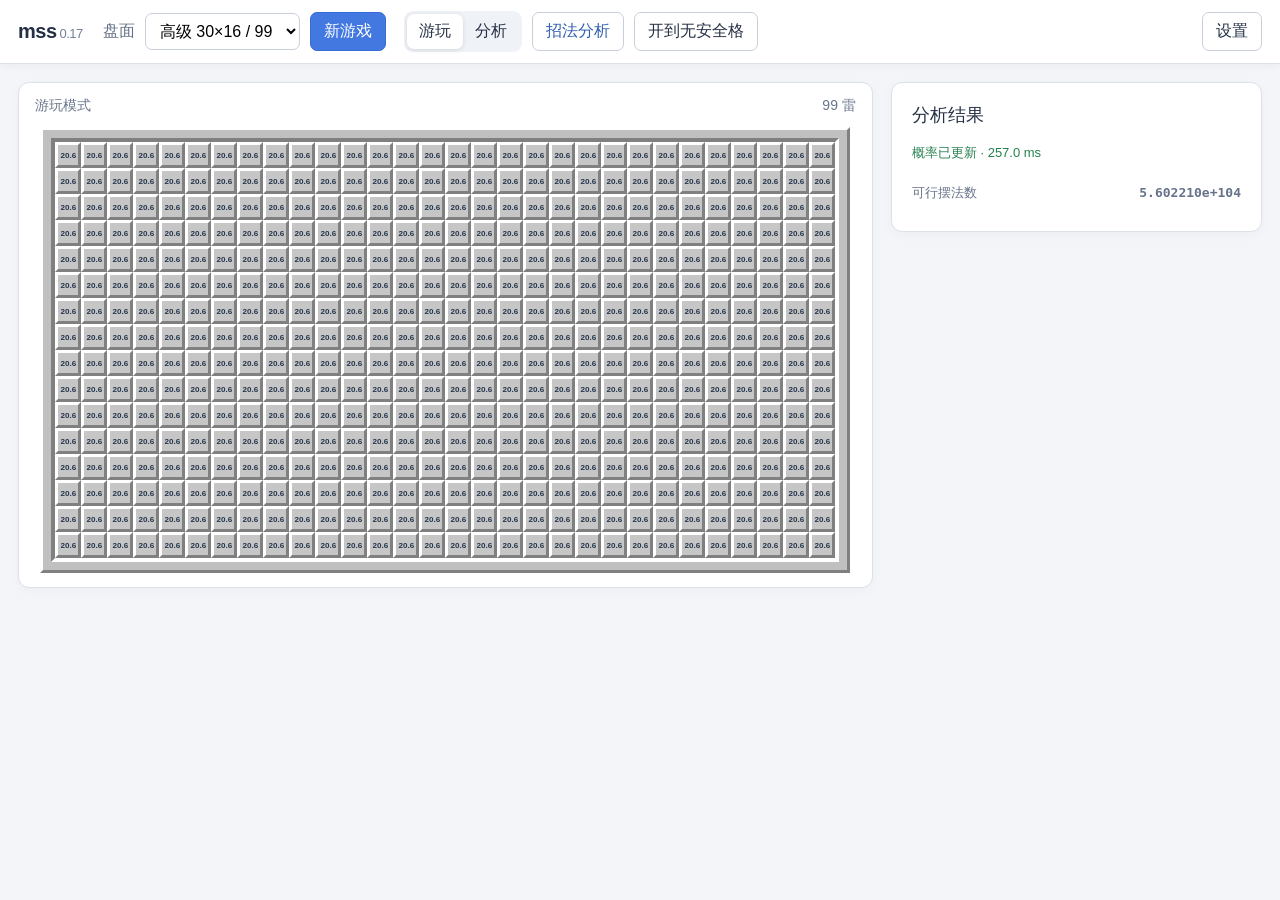
==== index.html @ f864abac "Publish MSS WebAssembly site" ====
<!doctype html>
<html lang="zh-CN">
<head>
    <meta charset="utf-8">
    <meta name="viewport" content="width=device-width, initial-scale=1">
    <meta name="mss-token" content="">
    <title>mss0.17</title>
    <link rel="stylesheet" href="style.css">
</head>
<body>
    <header class="topbar">
        <div class="brand">mss<span>0.17</span></div>
        <label class="difficulty-label" for="difficulty">盘面</label>
        <select id="difficulty">
            <option value="beginner">初级 9×9 / 10</option>
            <option value="intermediate">中级 16×16 / 40</option>
            <option value="advanced" selected>高级 30×16 / 99</option>
            <option value="custom">自定义</option>
        </select>
        <div id="custom-settings" class="custom-settings" hidden>
            <label>行 <input id="rows" type="number" min="1" max="100" value="16"></label>
            <label>列 <input id="cols" type="number" min="1" max="100" value="30"></label>
            <label>雷 <input id="mines" type="number" min="0" value="99"></label>
        </div>
        <button id="new-game" class="primary">新游戏</button>
        <div class="mode-tabs" role="tablist">
            <button id="play-mode" class="mode active" role="tab">游玩</button>
            <button id="analysis-mode" class="mode" role="tab">分析</button>
        </div>
        <button id="endgame-analysis" class="secondary">招法分析</button>
        <button id="mcts-analysis" class="secondary" aria-pressed="false" hidden>蒙特卡洛</button>
        <button id="anytime-search" class="secondary" hidden>开始搜索</button>
        <div id="play-actions" class="play-actions">
            <button id="play-until-no-safe">开到无安全格</button>
        </div>
        <button id="open-settings" class="settings-button">设置</button>
    </header>
    <main>
        <section class="game-area">
            <div class="board-heading">
                <div id="board-status">正在载入盘面…</div>
                <div id="mine-counter"></div>
            </div>
            <div class="board-scroll"><div id="board" class="board" role="grid"></div></div>
        </section>
        <aside class="analysis-sidebar">
            <section id="analysis-result" class="details">
                <h2>分析结果</h2>
                <div id="message" class="message" aria-live="polite" hidden></div>
                <div id="analysis-summary" class="muted" hidden></div>
                <div id="analysis-count-row" class="candidate-row" hidden><span>可行摆法数</span><strong id="analysis-count"></strong></div>
                <div id="analysis-recommendation" class="recommendation" hidden></div>
            </section>
            <section id="cell-detail" class="details" aria-label="格子详情" hidden>
                <div class="detail-heading"><h2 id="detail-position"></h2><span id="detail-engine"></span></div>
                <div id="detail-status" class="muted" hidden></div>
                <div class="detail-metrics">
                    <div id="detail-content" hidden><span>雷率</span><strong id="detail-risk"></strong></div>
                    <div id="detail-score-row" hidden><span id="detail-score-label"></span><strong id="detail-score"></strong></div>
                </div>
                <div id="detail-columns" class="detail-columns">
                    <table id="observe-result" class="detail-table" hidden>
                        <caption>Observe</caption>
                        <thead><tr><th>结局</th><th>概率</th><th id="observe-score-heading" hidden>子评分</th></tr></thead>
                        <tbody></tbody>
                    </table>
                    <div id="detail-side" class="detail-side" hidden>
                        <section id="mcts-detail" hidden>
                            <h3>采样统计</h3>
                            <div><span>采样</span><strong id="mcts-visits"></strong></div>
                            <div><span>获胜</span><strong id="mcts-wins"></strong></div>
                        </section>
                        <table id="anytime-search-history" class="detail-table" hidden>
                            <caption>各层评分</caption>
                            <thead><tr><th>层</th><th>评分</th></tr></thead>
                            <tbody></tbody>
                        </table>
                    </div>
                </div>
                <section id="detail-long-term-risk" aria-label="长期风险" hidden>
                    <h3>LTR 长期风险（已知此格是雷）</h3>
                    <div><span id="detail-risk-body-union"></span> 命中本体死猜</div>
                    <div>其余情况（未命中本体）：</div>
                    <div id="detail-risk-restriction-distribution"></div>
                </section>
            </section>
        </aside>
    </main>
    <dialog id="settings-dialog" aria-labelledby="settings-title">
        <div class="settings-title"><h2 id="settings-title">设置</h2><button id="close-settings" aria-label="关闭设置">关闭</button></div>
        <fieldset class="settings-body">
            <legend class="settings-legend">设置选项</legend>
            <input class="settings-category-radio" id="settings-category-solver" type="radio" name="settings-category" value="solver" checked>
            <label class="settings-tab" id="settings-tab-solver" for="settings-category-solver">求解</label>
            <input class="settings-category-radio" id="settings-category-display" type="radio" name="settings-category" value="display">
            <label class="settings-tab" id="settings-tab-display" for="settings-category-display">显示</label>
            <input class="settings-category-radio" id="settings-category-board" type="radio" name="settings-category" value="board">
            <label class="settings-tab" id="settings-tab-board" for="settings-category-board">盘面</label>
            <div class="settings-panels">
                <section id="settings-solver" class="settings-panel" role="tabpanel" aria-labelledby="settings-tab-solver">
                    <section class="settings-group">
                        <div class="settings-row"><h3>基础算法</h3><select id="suggest-strategy" aria-label="基础算法"><option value="lowrisk" >LowRisk</option><option value="java" selected>JavaE</option><option value="anytime" >Anytime</option></select></div>
                        <div id="anytime-settings" class="settings-stack" hidden>
                            <div class="settings-caption">Anytime 参数</div>
                            <label class="settings-row"><span>每步节点预算</span><input id="policy-node-budget" type="number" min="1" max="2147483647" value="1280"></label>
                            <div class="search-widths">
                                <label>根层宽度<input id="search-root-width" type="number" min="1" max="2147483647" value="6"></label>
                                <label>中层宽度<input id="search-middle-width" type="number" min="1" max="2147483647" value="3"></label>
                                <label>深层宽度<input id="search-deep-width" type="number" min="1" max="2147483647" value="1"></label>
                            </div>
                        </div>
                    </section>
                    <section class="settings-group">
                        <div class="settings-row"><h3>50-50</h3><select id="fifty-fifty" aria-label="50-50 算法"><option value="oldjava" >OldJava</option><option value="templates" selected>Templates</option></select></div>
                        <div class="settings-stack" id="template-settings">
                            <label class="settings-row"><span>Semi / LTR 使用前 N 个模板</span><input id="template-prefix" type="number" min="1" max="533" value="100"></label>
                            <label class="settings-row" title="每个互相必安组按方向事件概率取前 N 项"><span>LTR 模板匹配上限</span><input id="ltr-event-limit" type="number" min="1" max="2147483647" step="1" value="15"></label>
                        </div>
                    </section>
                    <section class="settings-group">
                        <div class="settings-row"><h3>暴力接管</h3><label class="settings-check"><input id="endgame-enabled" type="checkbox"><span>启用</span></label></div>
                        <div id="brute-settings" class="settings-stack">
                            <label class="settings-row"><span>可行摆法数小于</span><input id="endgame-candidate-limit" type="number" min="1" step="1" value="1000"></label>
                            <label class="settings-row"><span>评分范围</span><select id="endgame-check-all-moves" data-all=""><option value="best">仅最佳招</option><option value="all">全部候选</option></select></label>
                            <label class="settings-row"><span>多线程</span><input id="endgame-multithread" type="checkbox" ></label>
                            <label class="settings-row" id="endgame-max-threads-row"><span>线程上限</span><input id="endgame-max-threads" type="number" min="1" max="2147483647" step="1" value="1"></label>
                        </div>
                    </section>
                    <label class="settings-row"><span>手动搜索节点数</span><input id="anytime-search-nodes" type="number" min="-1" max="2147483647" value="-1"></label>
                    <label class="settings-row"><span>概率求解器</span><select id="shape-algo"><option value="auto" selected>auto</option><option value="autoSA">autoSA</option></select></label>
                </section>
                <section id="settings-display" class="settings-panel" role="tabpanel" aria-labelledby="settings-tab-display">
                    <label class="settings-row"><span>棋盘概率</span><input id="probability-display" type="checkbox" checked></label>
                    <label class="settings-row"><span>格子大小</span><select id="cell-size"><option value="auto" selected>自适应</option><option value="25">25 px</option><option value="28">28 px</option><option value="32">32 px</option><option value="34">34 px</option><option value="38">38 px</option><option value="42">42 px</option><option value="48">48 px</option></select></label>
                </section>
                <section id="settings-board" class="settings-panel" role="tabpanel" aria-labelledby="settings-tab-board">
                    <section class="settings-group">
                        <label for="rng-seed">开局种子</label>
                        <div class="seed-row"><input id="rng-seed" type="text" maxlength="32" spellcheck="false"><button id="regenerate-seed">以此种子重新开局</button></div>
                    </section>
                    <div class="board-export">
                        <label for="board-string">盘面数据</label>
                        <textarea id="board-string" rows="5" spellcheck="false"></textarea>
                        <div class="board-export-actions"><button id="export-davidnhill">导出 davidNhill</button><button id="import-board-string" disabled title="在分析模式下导入盘面">导入盘面</button></div>
                        <div id="board-export-status" class="muted" aria-live="polite"></div>
                    </div>
                </section>
            </div>
        </fieldset>
    </dialog>
    <div id="analysis-blocker" class="analysis-blocker" hidden role="dialog" aria-modal="true" aria-labelledby="analysis-blocker-title">
        <div class="analysis-blocker-content">
            <div class="analysis-spinner" aria-hidden="true"></div>
            <h2 id="analysis-blocker-title">正在分析</h2>
        </div>
    </div>
    <script src="wasm.js" defer></script>
    <script src="state.js" defer></script>
    <script src="game.js" defer></script>
    <script src="view.js" defer></script>
    <script src="analysis.js" defer></script>
    <script src="monte_carlo.js" defer></script>
    <script src="anytime_search.js" defer></script>
    <script src="main.js" defer></script>
</body>
</html>
---- style.css ----
:root {
    color-scheme: light;
    font-family: "Segoe UI", "Microsoft YaHei UI", sans-serif;
    color: #253044;
    background: #f3f5f8;
    font-synthesis: none;
}

* { box-sizing: border-box; }

body { margin: 0; min-width: 320px; min-height: 100vh; }

button, select, input { font: inherit; }

button {
    border: 1px solid #c8cfda;
    border-radius: 7px;
    padding: 8px 13px;
    color: #253044;
    background: #fff;
    cursor: pointer;
}

button:not(.cell):hover { background: #edf2f8; }
button:disabled { opacity: .5; cursor: default; }

.topbar {
    display: flex;
    flex-wrap: wrap;
    align-items: center;
    gap: 10px;
    min-height: 64px;
    padding: 10px 18px;
    background: #fff;
    border-bottom: 1px solid #dce1e8;
    box-shadow: 0 2px 8px #1b2a3b0a;
}

.brand { margin-right: 10px; font-size: 20px; font-weight: 700; letter-spacing: -.5px; }
.brand span { margin-left: 3px; color: #748199; font-size: 13px; font-weight: 500; }
.difficulty-label { color: #637087; }
.topbar select, .settings-row select, input { border: 1px solid #c8cfda; border-radius: 7px; padding: 8px 10px; background: #fff; }
.primary { color: #fff; border-color: #366bd3; background: #4278df; }
.primary:hover { background: #3267cc; }
.secondary { color: #315fae; }
.mode-tabs { display: flex; margin-left: 8px; padding: 3px; border-radius: 9px; background: #eff2f6; }
.mode { border-color: transparent; background: transparent; padding: 6px 11px; }
.mode.active { background: #fff; box-shadow: 0 1px 4px #26364b25; }
.play-actions { display: flex; gap: 6px; }
.play-actions[hidden] { display: none; }
.custom-settings { display: flex; align-items: center; gap: 6px; }
.custom-settings[hidden] { display: none; }
.custom-settings label { display: flex; align-items: center; gap: 4px; color: #637087; font-size: 13px; }
.custom-settings input { width: 64px; padding: 7px 6px; }
.settings-button { margin-left: auto; }
dialog { width: min(560px, calc(100vw - 32px)); max-height: calc(100vh - 32px); overflow-y: auto; border: 1px solid #c8cfda; border-radius: 9px; padding: 0; color: #253044; font-size: 14px; box-shadow: 0 12px 40px #1b2a3b30; }
dialog::backdrop { background: #17203366; }
.settings-title { display: flex; justify-content: space-between; align-items: center; padding: 14px 18px; border-bottom: 1px solid #e3e7ed; }
.settings-title h2 { margin: 0; font-size: 17px; }
.settings-body { display: grid; grid-template-columns: auto auto auto 1fr; gap: 0 6px; min-width: 0; margin: 0; padding: 12px 18px 0; border: 0; }
.settings-legend { position: absolute; width: 1px; height: 1px; margin: -1px; overflow: hidden; clip-path: inset(50%); white-space: nowrap; }
.settings-category-radio { position: absolute; width: 1px; height: 1px; margin: -1px; overflow: hidden; clip-path: inset(50%); }
.settings-tab { display: block; margin-bottom: -1px; padding: 8px 12px; border: 1px solid transparent; border-radius: 7px 7px 0 0; background: #f3f5f8; color: #637087; cursor: pointer; text-align: center; }
.settings-category-radio:checked + .settings-tab { border-color: #c8cfda; border-bottom-color: #fff; background: #fff; color: #315fae; }
.settings-category-radio:focus-visible + .settings-tab { outline: 2px solid #4278df; outline-offset: 2px; }
.settings-panels { grid-column: 1 / -1; min-width: 0; padding: 14px 0; border-top: 1px solid #e3e7ed; }
.settings-panel { display: none; gap: 22px; }
.settings-panel h3 { margin: 0; font-size: 14px; font-weight: 600; }
#settings-category-solver:checked ~ .settings-panels #settings-solver, #settings-category-display:checked ~ .settings-panels #settings-display, #settings-category-board:checked ~ .settings-panels #settings-board { display: grid; }
.settings-group, .settings-stack { display: grid; gap: 10px; }
#settings-solver { row-gap: 12px; }
#settings-solver > .settings-group { padding-bottom: 12px; border-bottom: 1px solid #e3e7ed; }
.settings-stack[hidden] { display: none; }
.settings-check { display: flex; align-items: center; gap: 8px; }
.settings-caption { color: #637087; font-size: 13px; }
.settings-row { display: grid; grid-template-columns: minmax(0, 1fr) minmax(0, 1fr); align-items: center; gap: 16px; }
.settings-row[hidden] { display: none; }
.settings-row select { min-width: 0; }
.settings-panel input, .settings-panel select { padding: 6px 8px; }
.settings-row input[type=checkbox] { justify-self: start; width: 18px; height: 18px; }
.settings-row input[type=number] { min-width: 0; width: 100%; }
.search-widths { display: grid; grid-template-columns: repeat(3, minmax(0, 1fr)); gap: 12px; }
.search-widths label { display: grid; gap: 6px; color: #66738a; font-size: 13px; }
.search-widths input { min-width: 0; width: 100%; }
.seed-row { display: grid; grid-template-columns: minmax(0, 1fr) auto; gap: 6px; margin-top: 6px; }
.seed-row input { min-width: 0; width: 100%; font-family: Consolas, monospace; font-size: 14px; }
.seed-row input:disabled { color: #8792a4; background: #f3f5f8; }
.board-export { display: grid; gap: 8px; }
.board-export textarea { width: 100%; min-height: 100px; box-sizing: border-box; border: 1px solid #c8cfda; border-radius: 7px; padding: 8px 10px; background: #fff; font: 12px Consolas, monospace; resize: vertical; }
.board-export-actions { display: flex; justify-content: flex-end; flex-wrap: wrap; gap: 8px; }

main { display: grid; grid-template-columns: minmax(0, 1fr) clamp(360px, 29vw, 440px); gap: 18px; padding: 18px; align-items: start; }
.game-area, .details { border: 1px solid #dce1e8; border-radius: 11px; background: #fff; box-shadow: 0 3px 12px #1b2a3b08; }
.game-area { min-width: 0; padding: 14px; }
.analysis-sidebar { display: grid; gap: 18px; min-width: 0; }
.board-heading { display: flex; justify-content: space-between; align-items: center; padding: 0 2px 12px; color: #68758b; font-size: 14px; }
.board-scroll { overflow: auto; width: max-content; max-width: 100%; margin: 0 auto; padding: 8px; border: 3px solid; border-color: #fff #808080 #808080 #fff; background: #c0c0c0; }
.board { display: grid; width: max-content; gap: 0; margin: auto; border: 4px solid; border-color: #808080 #fff #fff #808080; background: #808080; }
.cell {
    position: relative;
    display: grid;
    place-items: center;
    width: var(--cell-size, 34px);
    height: var(--cell-size, 34px);
    padding: 0;
    cursor: default;
    border: 3px solid;
    border-color: #fff #808080 #808080 #fff;
    border-radius: 0;
    color: #26364d;
    background: #c6c6c6;
    font-family: Arial, sans-serif;
    font-size: 18px;
    font-weight: 700;
    user-select: none;
}
.cell.open { border: 2px solid #808080; background: #c6c6c6; box-shadow: none; }
.cell.number-1 { color: #0000ff; }
.cell.number-2 { color: #008000; }
.cell.number-3 { color: #ff0000; }
.cell.number-4 { color: #000080; }
.cell.number-5 { color: #800000; }
.cell.number-6 { color: #008080; }
.cell.number-7 { color: #000; }
.cell.number-8 { color: #808080; }
.cell.prob-safe { background: #d8f1df; }
.cell.prob-mine { background: #f8dada; }
.cell.forced-safe { color: #008000; background: #d8f1df; }
.cell.forced-mine { color: #c23b3b; background: #f8dada; }
.cell.probability-cell { font-size: min(16px, calc((var(--cell-size, 34px) - 8px) * .45)); font-weight: 650; font-variant-numeric: tabular-nums; }
.cell.flagged { color: #c23b3b; background: #c6c6c6; }
.cell.mine { font-size: 28px; line-height: 1; }
.cell.selected { outline: 3px solid #f1bd45; outline-offset: 1px; z-index: 2; }
.cell.hovered:not(.selected) { outline: 2px solid #879fc9; outline-offset: 1px; z-index: 2; }
.cell.mcts-goal, .cell.analysis-candidate { background: #dce8f7; color: #284b7e; }
.cell.analysis-candidate { gap: 1px; align-content: center; font-size: clamp(7px, calc(var(--cell-size, 34px) * .25), 12px); line-height: 1.05; font-variant-numeric: tabular-nums; }
.cell.analysis-candidate::after { content: attr(data-analysis-detail); pointer-events: none; font-size: clamp(6px, calc(var(--cell-size, 34px) * .21), 10px); line-height: 1.05; opacity: .8; }
.cell.analysis-best { z-index: 3; background: #69bf8c; color: #123d25; }
#mcts-analysis[aria-pressed=true] { color: #fff; border-color: #315fae; background: #315fae; }
.cell.hit-mine { color: #fff; background: #c93434; }
.message { margin-bottom: 12px; color: #788397; font-size: 13px; line-height: 1.5; }
.message.error { color: #b53737; }
.message.success { color: #25804d; }

.details { min-width: 0; padding: 20px; }
.details h2 { margin: 0 0 16px; font-size: 18px; }
.details h3 { margin: 0 0 8px; font-size: 14px; }
.muted { color: #66738a; font-size: 13px; line-height: 1.5; }
.candidate-row { display: flex; justify-content: space-between; align-items: baseline; gap: 8px; padding: 9px 0; color: #66738a; font-size: 13px; }
.candidate-row strong { font-family: Consolas, monospace; font-variant-numeric: tabular-nums; }
.recommendation { margin-top: 8px; font-size: 14px; line-height: 1.5; }
.detail-table { width: 100%; border-collapse: collapse; font-size: 12px; font-variant-numeric: tabular-nums; white-space: nowrap; }
.detail-table caption { margin-bottom: 6px; text-align: left; color: #66738a; font-size: 13px; }
.detail-table th, .detail-table td { padding: 4px 0 4px 6px; text-align: right; }
.detail-table th { color: #66738a; font-weight: 400; }
.detail-table th:first-child, .detail-table td:first-child { padding-left: 0; text-align: left; }
#cell-detail { padding: 16px; }
.detail-heading { display: flex; justify-content: space-between; align-items: baseline; gap: 12px; margin-bottom: 14px; }
.detail-heading h2 { margin: 0; font-size: 14px; font-weight: 600; }
#detail-engine { color: #66738a; font-size: 12px; }
.detail-metrics { display: flex; justify-content: space-between; flex-wrap: wrap; gap: 8px 16px; margin-bottom: 18px; font-size: 13px; }
.detail-metrics > div { display: flex; gap: 8px; align-items: baseline; }
.detail-metrics span { color: #66738a; }
.detail-metrics strong { font-size: inherit; font-weight: 600; font-variant-numeric: tabular-nums; }
.detail-columns { display: grid; align-items: start; }
.detail-columns.split { grid-template-columns: minmax(0, 1.8fr) minmax(0, 1fr); gap: 18px; }
.detail-side { min-width: 0; max-height: 300px; overflow-y: auto; scrollbar-width: thin; }
.detail-side h3 { margin: 0 0 6px; color: #66738a; font-size: 13px; font-weight: 400; }
#mcts-detail > div { display: flex; justify-content: space-between; gap: 8px; padding: 4px 0; font-size: 12px; }
#mcts-detail strong { font-weight: 400; font-variant-numeric: tabular-nums; }
.detail-table .latest { font-weight: 600; }
#detail-long-term-risk { margin-top: 14px; font-size: 12px; line-height: 1.8; font-variant-numeric: tabular-nums; }
#detail-long-term-risk h3 { margin: 0 0 4px; color: #66738a; font-size: 13px; font-weight: 400; }
.analysis-blocker { position: fixed; inset: 0; z-index: 10000; display: grid; place-items: center; background: #f3f5f8; }
.analysis-blocker[hidden] { display: none; }
.analysis-blocker-content { min-width: 250px; padding: 28px; border: 1px solid #dce1e8; border-radius: 10px; background: #fff; text-align: center; box-shadow: 0 6px 24px #1b2a3b12; }
.analysis-blocker-content h2 { margin: 14px 0 0; font-size: 18px; }
.analysis-spinner { width: 30px; height: 30px; margin: auto; border: 3px solid #dce4f1; border-top-color: #4278df; border-radius: 50%; animation: analysis-spin .8s linear infinite; }
@keyframes analysis-spin { to { transform: rotate(360deg); } }
@media (max-width: 1050px) {
    main { grid-template-columns: minmax(0, 1fr); padding: 12px; gap: 12px; }
}
.details [hidden] { display: none; }
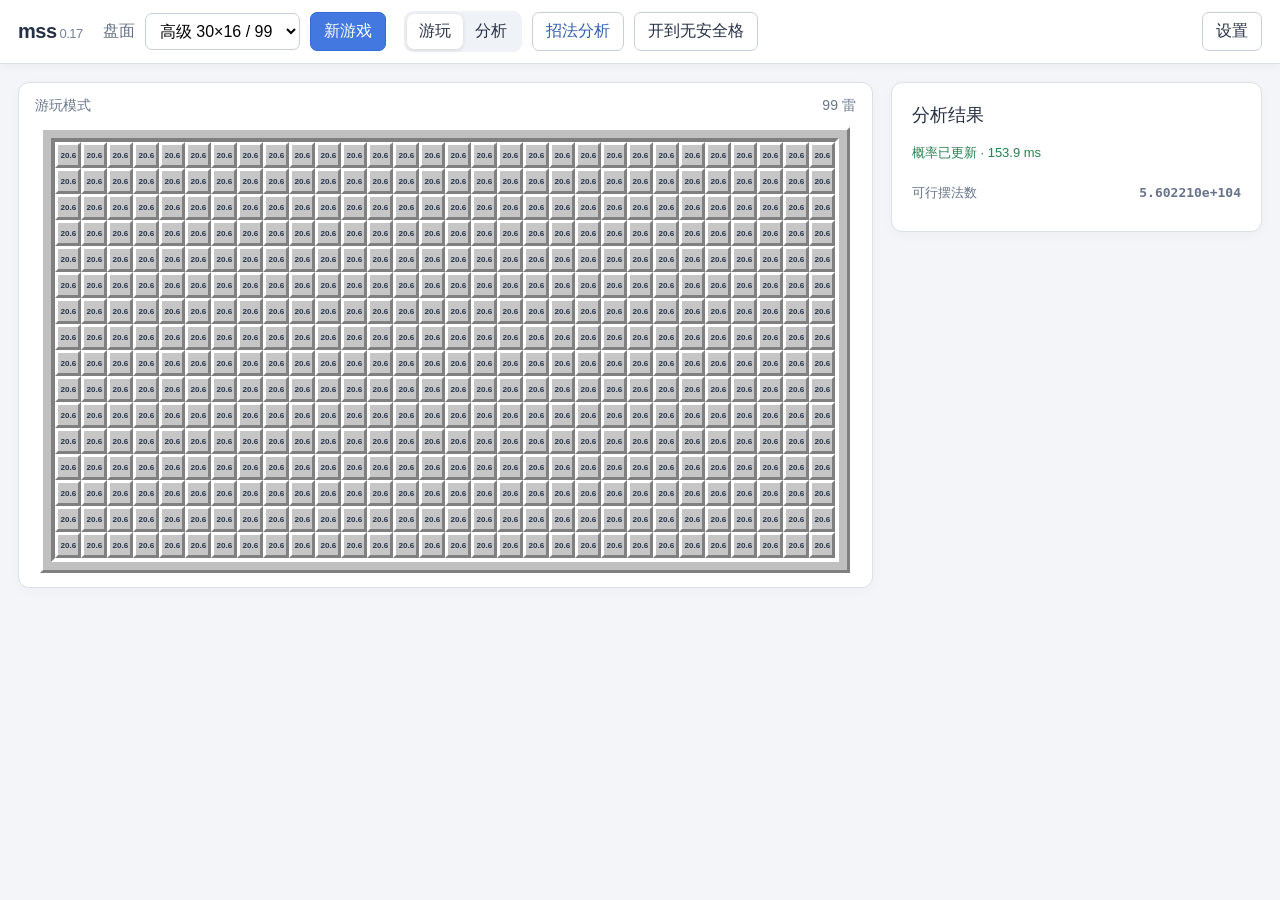
==== commit 3921b631: "Publish MSS WebAssembly site" ====
--- a/index.html
+++ b/index.html
@@ -96,26 +96,13 @@
             <label class="settings-tab" id="settings-tab-display" for="settings-category-display">显示</label>
             <input class="settings-category-radio" id="settings-category-board" type="radio" name="settings-category" value="board">
             <label class="settings-tab" id="settings-tab-board" for="settings-category-board">盘面</label>
+            <input class="settings-category-radio" id="settings-category-advanced" type="radio" name="settings-category" value="advanced">
+            <label class="settings-tab" id="settings-tab-advanced" for="settings-category-advanced">高级设置</label>
             <div class="settings-panels">
                 <section id="settings-solver" class="settings-panel" role="tabpanel" aria-labelledby="settings-tab-solver">
                     <section class="settings-group">
-                        <div class="settings-row"><h3>基础算法</h3><select id="suggest-strategy" aria-label="基础算法"><option value="lowrisk" >LowRisk</option><option value="java" selected>JavaE</option><option value="anytime" >Anytime</option></select></div>
-                        <div id="anytime-settings" class="settings-stack" hidden>
-                            <div class="settings-caption">Anytime 参数</div>
-                            <label class="settings-row"><span>每步节点预算</span><input id="policy-node-budget" type="number" min="1" max="2147483647" value="1280"></label>
-                            <div class="search-widths">
-                                <label>根层宽度<input id="search-root-width" type="number" min="1" max="2147483647" value="6"></label>
-                                <label>中层宽度<input id="search-middle-width" type="number" min="1" max="2147483647" value="3"></label>
-                                <label>深层宽度<input id="search-deep-width" type="number" min="1" max="2147483647" value="1"></label>
-                            </div>
-                        </div>
-                    </section>
-                    <section class="settings-group">
-                        <div class="settings-row"><h3>50-50</h3><select id="fifty-fifty" aria-label="50-50 算法"><option value="oldjava" >OldJava</option><option value="templates" selected>Templates</option></select></div>
-                        <div class="settings-stack" id="template-settings">
-                            <label class="settings-row"><span>Semi / LTR 使用前 N 个模板</span><input id="template-prefix" type="number" min="1" max="533" value="100"></label>
-                            <label class="settings-row" title="每个互相必安组按方向事件概率取前 N 项"><span>LTR 模板匹配上限</span><input id="ltr-event-limit" type="number" min="1" max="2147483647" step="1" value="15"></label>
-                        </div>
+                        <div class="settings-row"><h3>基础算法</h3><select id="suggest-strategy" aria-label="基础算法"><option value="lowrisk" >LowRisk</option><option value="anytime" selected>Anytime</option></select></div>
+                        <label id="anytime-settings" class="settings-row" hidden><span>招法分析节点预算</span><input id="policy-node-budget" type="number" min="1" max="2147483647" value="51200"></label>
                     </section>
                     <section class="settings-group">
                         <div class="settings-row"><h3>暴力接管</h3><label class="settings-check"><input id="endgame-enabled" type="checkbox"><span>启用</span></label></div>
@@ -126,8 +113,8 @@
                             <label class="settings-row" id="endgame-max-threads-row"><span>线程上限</span><input id="endgame-max-threads" type="number" min="1" max="2147483647" step="1" value="1"></label>
                         </div>
                     </section>
-                    <label class="settings-row"><span>手动搜索节点数</span><input id="anytime-search-nodes" type="number" min="-1" max="2147483647" value="-1"></label>
-                    <label class="settings-row"><span>概率求解器</span><select id="shape-algo"><option value="auto" selected>auto</option><option value="autoSA">autoSA</option></select></label>
+                    <label class="settings-row"><span>手动搜索节点数</span><input id="anytime-search-nodes" type="number" min="-1" max="2147483647" value="-1" aria-describedby="manual-search-hint"></label>
+                    <p class="settings-caption" id="manual-search-hint">填 −1 时持续搜索，直到手动停止或搜完。</p>
                 </section>
                 <section id="settings-display" class="settings-panel" role="tabpanel" aria-labelledby="settings-tab-display">
                     <label class="settings-row"><span>棋盘概率</span><input id="probability-display" type="checkbox" checked></label>
@@ -145,15 +132,30 @@
                         <div id="board-export-status" class="muted" aria-live="polite"></div>
                     </div>
                 </section>
+                <section id="settings-advanced" class="settings-panel" role="tabpanel" aria-labelledby="settings-tab-advanced">
+                    <section class="settings-group">
+                        <h3>Anytime 候选格上限</h3>
+                        <div class="search-widths">
+                            <label>第一步<input id="search-root-width" type="number" min="1" max="2147483647" value="6"></label>
+                            <label>第二步<input id="search-middle-width" type="number" min="1" max="2147483647" value="3"></label>
+                            <label>后续每步<input id="search-deep-width" type="number" min="1" max="2147483647" value="1"></label>
+                        </div>
+                    </section>
+                    <section class="settings-group">
+                        <h3>50-50 与长期风险</h3>
+                        <label class="settings-row"><span>模板数量</span><input id="template-prefix" type="number" min="1" max="533" value="100" aria-describedby="template-prefix-hint"></label>
+                        <p class="settings-caption" id="template-prefix-hint">从目录开头取这些模板，用于识别 50-50 和计算长期风险。</p>
+                        <label class="settings-row"><span>长期风险事件数上限</span><input id="ltr-event-limit" type="number" min="1" max="2147483647" step="1" value="15" aria-describedby="ltr-event-limit-hint"></label>
+                        <p class="settings-caption" id="ltr-event-limit-hint">计算长期风险时，优先计入最可能发生的情况。</p>
+                    </section>
+                    <section class="settings-group">
+                        <label class="settings-row"><span>概率求解器</span><select id="shape-algo" aria-describedby="shape-algo-hint"><option value="auto" selected>auto</option><option value="autoSA">autoSA</option></select></label>
+                        <p class="settings-caption" id="shape-algo-hint">autoSA 会为复杂局面多试几种计算顺序，算出的雷率相同。</p>
+                    </section>
+                </section>
             </div>
         </fieldset>
     </dialog>
-    <div id="analysis-blocker" class="analysis-blocker" hidden role="dialog" aria-modal="true" aria-labelledby="analysis-blocker-title">
-        <div class="analysis-blocker-content">
-            <div class="analysis-spinner" aria-hidden="true"></div>
-            <h2 id="analysis-blocker-title">正在分析</h2>
-        </div>
-    </div>
     <script src="wasm.js" defer></script>
     <script src="state.js" defer></script>
     <script src="game.js" defer></script>
--- a/style.css
+++ b/style.css
@@ -57,22 +57,22 @@
 dialog::backdrop { background: #17203366; }
 .settings-title { display: flex; justify-content: space-between; align-items: center; padding: 14px 18px; border-bottom: 1px solid #e3e7ed; }
 .settings-title h2 { margin: 0; font-size: 17px; }
-.settings-body { display: grid; grid-template-columns: auto auto auto 1fr; gap: 0 6px; min-width: 0; margin: 0; padding: 12px 18px 0; border: 0; }
+.settings-body { display: grid; grid-template-columns: repeat(4, auto) minmax(0, 1fr); gap: 0 6px; min-width: 0; margin: 0; padding: 12px 18px 0; border: 0; }
 .settings-legend { position: absolute; width: 1px; height: 1px; margin: -1px; overflow: hidden; clip-path: inset(50%); white-space: nowrap; }
 .settings-category-radio { position: absolute; width: 1px; height: 1px; margin: -1px; overflow: hidden; clip-path: inset(50%); }
-.settings-tab { display: block; margin-bottom: -1px; padding: 8px 12px; border: 1px solid transparent; border-radius: 7px 7px 0 0; background: #f3f5f8; color: #637087; cursor: pointer; text-align: center; }
+.settings-tab { display: block; margin-bottom: -1px; padding: 8px clamp(6px, 2vw, 12px); border: 1px solid transparent; border-radius: 7px 7px 0 0; background: #f3f5f8; color: #637087; cursor: pointer; text-align: center; }
 .settings-category-radio:checked + .settings-tab { border-color: #c8cfda; border-bottom-color: #fff; background: #fff; color: #315fae; }
 .settings-category-radio:focus-visible + .settings-tab { outline: 2px solid #4278df; outline-offset: 2px; }
 .settings-panels { grid-column: 1 / -1; min-width: 0; padding: 14px 0; border-top: 1px solid #e3e7ed; }
 .settings-panel { display: none; gap: 22px; }
 .settings-panel h3 { margin: 0; font-size: 14px; font-weight: 600; }
-#settings-category-solver:checked ~ .settings-panels #settings-solver, #settings-category-display:checked ~ .settings-panels #settings-display, #settings-category-board:checked ~ .settings-panels #settings-board { display: grid; }
+#settings-category-solver:checked ~ .settings-panels #settings-solver, #settings-category-display:checked ~ .settings-panels #settings-display, #settings-category-board:checked ~ .settings-panels #settings-board, #settings-category-advanced:checked ~ .settings-panels #settings-advanced { display: grid; }
 .settings-group, .settings-stack { display: grid; gap: 10px; }
-#settings-solver { row-gap: 12px; }
-#settings-solver > .settings-group { padding-bottom: 12px; border-bottom: 1px solid #e3e7ed; }
+#settings-solver, #settings-advanced { row-gap: 12px; }
+#settings-solver > .settings-group, #settings-advanced > .settings-group:not(:last-child) { padding-bottom: 12px; border-bottom: 1px solid #e3e7ed; }
 .settings-stack[hidden] { display: none; }
 .settings-check { display: flex; align-items: center; gap: 8px; }
-.settings-caption { color: #637087; font-size: 13px; }
+.settings-caption { margin: 0; color: #637087; font-size: 13px; line-height: 1.5; }
 .settings-row { display: grid; grid-template-columns: minmax(0, 1fr) minmax(0, 1fr); align-items: center; gap: 16px; }
 .settings-row[hidden] { display: none; }
 .settings-row select { min-width: 0; }
@@ -171,12 +171,6 @@
 .detail-table .latest { font-weight: 600; }
 #detail-long-term-risk { margin-top: 14px; font-size: 12px; line-height: 1.8; font-variant-numeric: tabular-nums; }
 #detail-long-term-risk h3 { margin: 0 0 4px; color: #66738a; font-size: 13px; font-weight: 400; }
-.analysis-blocker { position: fixed; inset: 0; z-index: 10000; display: grid; place-items: center; background: #f3f5f8; }
-.analysis-blocker[hidden] { display: none; }
-.analysis-blocker-content { min-width: 250px; padding: 28px; border: 1px solid #dce1e8; border-radius: 10px; background: #fff; text-align: center; box-shadow: 0 6px 24px #1b2a3b12; }
-.analysis-blocker-content h2 { margin: 14px 0 0; font-size: 18px; }
-.analysis-spinner { width: 30px; height: 30px; margin: auto; border: 3px solid #dce4f1; border-top-color: #4278df; border-radius: 50%; animation: analysis-spin .8s linear infinite; }
-@keyframes analysis-spin { to { transform: rotate(360deg); } }
 @media (max-width: 1050px) {
     main { grid-template-columns: minmax(0, 1fr); padding: 12px; gap: 12px; }
 }
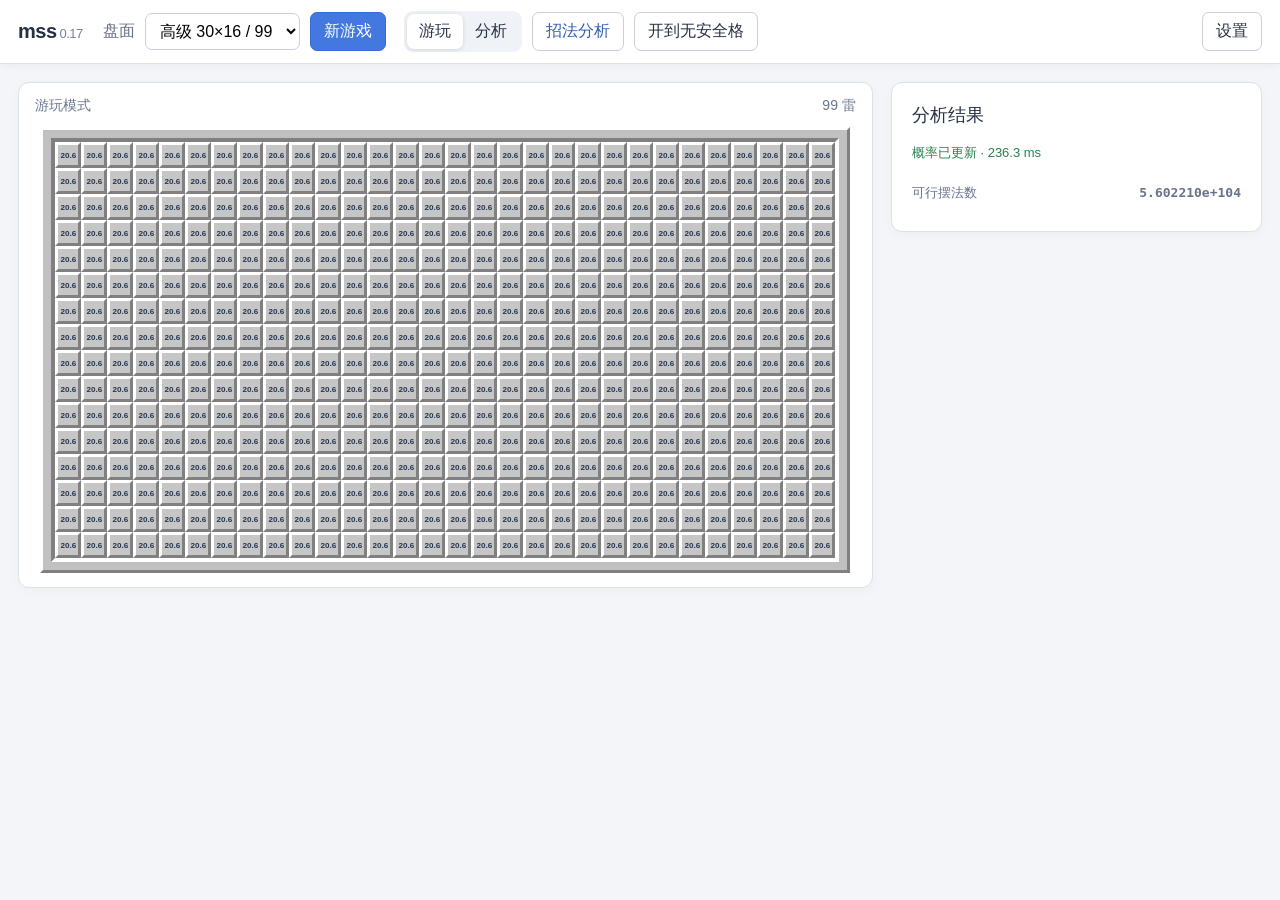
==== commit 94df1412: "更新 WebAssembly 网页版" ====
--- a/index.html
+++ b/index.html
@@ -28,7 +28,7 @@
             <button id="analysis-mode" class="mode" role="tab">分析</button>
         </div>
         <button id="endgame-analysis" class="secondary">招法分析</button>
-        <button id="mcts-analysis" class="secondary" aria-pressed="false" hidden>蒙特卡洛</button>
+        <button id="ioe-analysis" class="secondary" hidden>分析 IOE</button>
         <button id="anytime-search" class="secondary" hidden>开始搜索</button>
         <div id="play-actions" class="play-actions">
             <button id="play-until-no-safe">开到无安全格</button>
@@ -50,6 +50,19 @@
                 <div id="analysis-summary" class="muted" hidden></div>
                 <div id="analysis-count-row" class="candidate-row" hidden><span>可行摆法数</span><strong id="analysis-count"></strong></div>
                 <div id="analysis-recommendation" class="recommendation" hidden></div>
+                <div id="ioe-result" hidden>
+                    <div class="candidate-row"><span>胜出摆法（IOE ≥ 200%）</span><strong id="ioe-wins"></strong></div>
+                    <div class="candidate-row"><span>加权评分</span><strong id="ioe-score"></strong></div>
+                    <figure id="ioe-distribution" class="ioe-distribution" hidden>
+                        <figcaption>获胜 IOE 分布</figcaption>
+                        <div class="ioe-y-label">胜出摆法数</div>
+                        <div class="ioe-chart">
+                            <div class="ioe-y-axis" aria-hidden="true"></div>
+                            <div class="ioe-plot"><ul></ul></div>
+                        </div>
+                        <div class="ioe-x-label">IOE</div>
+                    </figure>
+                </div>
             </section>
             <section id="cell-detail" class="details" aria-label="格子详情" hidden>
                 <div class="detail-heading"><h2 id="detail-position"></h2><span id="detail-engine"></span></div>
@@ -65,11 +78,6 @@
                         <tbody></tbody>
                     </table>
                     <div id="detail-side" class="detail-side" hidden>
-                        <section id="mcts-detail" hidden>
-                            <h3>采样统计</h3>
-                            <div><span>采样</span><strong id="mcts-visits"></strong></div>
-                            <div><span>获胜</span><strong id="mcts-wins"></strong></div>
-                        </section>
                         <table id="anytime-search-history" class="detail-table" hidden>
                             <caption>各层评分</caption>
                             <thead><tr><th>层</th><th>评分</th></tr></thead>
@@ -77,6 +85,11 @@
                         </table>
                     </div>
                 </div>
+                <table id="detail-group-mines" class="detail-table" hidden>
+                    <caption></caption>
+                    <thead><tr><th scope="col">组内雷数</th><th scope="col">组内摆法数</th><th scope="col">概率</th></tr></thead>
+                    <tbody></tbody>
+                </table>
                 <section id="detail-long-term-risk" aria-label="长期风险" hidden>
                     <h3>LTR 长期风险（已知此格是雷）</h3>
                     <div><span id="detail-risk-body-union"></span> 命中本体死猜</div>
@@ -98,6 +111,8 @@
             <label class="settings-tab" id="settings-tab-board" for="settings-category-board">盘面</label>
             <input class="settings-category-radio" id="settings-category-advanced" type="radio" name="settings-category" value="advanced">
             <label class="settings-tab" id="settings-tab-advanced" for="settings-category-advanced">高级设置</label>
+            <input class="settings-category-radio" id="settings-category-acknowledgements" type="radio" name="settings-category" value="acknowledgements">
+            <label class="settings-tab" id="settings-tab-acknowledgements" for="settings-category-acknowledgements">致谢</label>
             <div class="settings-panels">
                 <section id="settings-solver" class="settings-panel" role="tabpanel" aria-labelledby="settings-tab-solver">
                     <section class="settings-group">
@@ -115,9 +130,15 @@
                     </section>
                     <label class="settings-row"><span>手动搜索节点数</span><input id="anytime-search-nodes" type="number" min="-1" max="2147483647" value="-1" aria-describedby="manual-search-hint"></label>
                     <p class="settings-caption" id="manual-search-hint">填 −1 时持续搜索，直到手动停止或搜完。</p>
+                    <section class="settings-group">
+                        <h3>IOE</h3>
+                        <label class="settings-row"><span>候选摆法上限</span><input id="ioe-candidate-limit" type="number" min="1" max="2147483647" step="1" value="1000000"></label>
+                        <label class="settings-row"><span>后续搜索 DOM 调用上限</span><input id="ioe-dom-limit" type="number" min="1" max="2147483647" step="1" value="1000000"></label>
+                    </section>
                 </section>
                 <section id="settings-display" class="settings-panel" role="tabpanel" aria-labelledby="settings-tab-display">
                     <label class="settings-row"><span>棋盘概率</span><input id="probability-display" type="checkbox" checked></label>
+                    <label class="settings-row"><span>分组高亮</span><select id="highlight-display"><option value="">不高亮</option><option value="structureInstances">Structure Instance</option><option value="logicComponents">LogicComponent</option></select></label>
                     <label class="settings-row"><span>格子大小</span><select id="cell-size"><option value="auto" selected>自适应</option><option value="25">25 px</option><option value="28">28 px</option><option value="32">32 px</option><option value="34">34 px</option><option value="38">38 px</option><option value="42">42 px</option><option value="48">48 px</option></select></label>
                 </section>
                 <section id="settings-board" class="settings-panel" role="tabpanel" aria-labelledby="settings-tab-board">
@@ -153,6 +174,9 @@
                         <p class="settings-caption" id="shape-algo-hint">autoSA 会为复杂局面多试几种计算顺序，算出的雷率相同。</p>
                     </section>
                 </section>
+                <section id="settings-acknowledgements" class="settings-panel" role="tabpanel" aria-labelledby="settings-tab-acknowledgements">
+                    <ul class="settings-acknowledgements"><li>chatGPT，帮我实现所有代码，倾听我的所有胡说八道，帮我制作所有的 BUG。</li><li>DOM，完成了 Zini-IOE Algo 的最后一环，使用了很有启发式的 dp。</li><li>davidhill Solver，我的几乎所有工作都基于此，给予了巨大的启发。</li></ul>
+                </section>
             </div>
         </fieldset>
     </dialog>
@@ -161,7 +185,6 @@
     <script src="game.js" defer></script>
     <script src="view.js" defer></script>
     <script src="analysis.js" defer></script>
-    <script src="monte_carlo.js" defer></script>
     <script src="anytime_search.js" defer></script>
     <script src="main.js" defer></script>
 </body>
--- a/style.css
+++ b/style.css
@@ -57,7 +57,7 @@
 dialog::backdrop { background: #17203366; }
 .settings-title { display: flex; justify-content: space-between; align-items: center; padding: 14px 18px; border-bottom: 1px solid #e3e7ed; }
 .settings-title h2 { margin: 0; font-size: 17px; }
-.settings-body { display: grid; grid-template-columns: repeat(4, auto) minmax(0, 1fr); gap: 0 6px; min-width: 0; margin: 0; padding: 12px 18px 0; border: 0; }
+.settings-body { display: grid; grid-template-columns: repeat(5, auto) minmax(0, 1fr); gap: 0 6px; min-width: 0; margin: 0; padding: 12px 18px 0; border: 0; }
 .settings-legend { position: absolute; width: 1px; height: 1px; margin: -1px; overflow: hidden; clip-path: inset(50%); white-space: nowrap; }
 .settings-category-radio { position: absolute; width: 1px; height: 1px; margin: -1px; overflow: hidden; clip-path: inset(50%); }
 .settings-tab { display: block; margin-bottom: -1px; padding: 8px clamp(6px, 2vw, 12px); border: 1px solid transparent; border-radius: 7px 7px 0 0; background: #f3f5f8; color: #637087; cursor: pointer; text-align: center; }
@@ -66,7 +66,8 @@
 .settings-panels { grid-column: 1 / -1; min-width: 0; padding: 14px 0; border-top: 1px solid #e3e7ed; }
 .settings-panel { display: none; gap: 22px; }
 .settings-panel h3 { margin: 0; font-size: 14px; font-weight: 600; }
-#settings-category-solver:checked ~ .settings-panels #settings-solver, #settings-category-display:checked ~ .settings-panels #settings-display, #settings-category-board:checked ~ .settings-panels #settings-board, #settings-category-advanced:checked ~ .settings-panels #settings-advanced { display: grid; }
+#settings-category-solver:checked ~ .settings-panels #settings-solver, #settings-category-display:checked ~ .settings-panels #settings-display, #settings-category-board:checked ~ .settings-panels #settings-board, #settings-category-advanced:checked ~ .settings-panels #settings-advanced, #settings-category-acknowledgements:checked ~ .settings-panels #settings-acknowledgements { display: grid; }
+.settings-acknowledgements { margin: 0; padding-inline-start: 1.25em; line-height: 1.6; }
 .settings-group, .settings-stack { display: grid; gap: 10px; }
 #settings-solver, #settings-advanced { row-gap: 12px; }
 #settings-solver > .settings-group, #settings-advanced > .settings-group:not(:last-child) { padding-bottom: 12px; border-bottom: 1px solid #e3e7ed; }
@@ -108,13 +109,13 @@
     border-color: #fff #808080 #808080 #fff;
     border-radius: 0;
     color: #26364d;
-    background: #c6c6c6;
+    background: var(--group-background, #c6c6c6);
     font-family: Arial, sans-serif;
     font-size: 18px;
     font-weight: 700;
     user-select: none;
 }
-.cell.open { border: 2px solid #808080; background: #c6c6c6; box-shadow: none; }
+.cell.open { border: 2px solid #808080; box-shadow: none; }
 .cell.number-1 { color: #0000ff; }
 .cell.number-2 { color: #008000; }
 .cell.number-3 { color: #ff0000; }
@@ -123,20 +124,25 @@
 .cell.number-6 { color: #008080; }
 .cell.number-7 { color: #000; }
 .cell.number-8 { color: #808080; }
+.cell.number-2[style*="--group-background"] { color: #005c00; }
+.cell.number-3[style*="--group-background"] { color: #a80000; }
+.cell.number-6[style*="--group-background"] { color: #005959; }
+.cell.number-8[style*="--group-background"] { color: #494949; }
 .cell.prob-safe { background: #d8f1df; }
 .cell.prob-mine { background: #f8dada; }
 .cell.forced-safe { color: #008000; background: #d8f1df; }
 .cell.forced-mine { color: #c23b3b; background: #f8dada; }
-.cell.probability-cell { font-size: min(16px, calc((var(--cell-size, 34px) - 8px) * .45)); font-weight: 650; font-variant-numeric: tabular-nums; }
+.cell.probability-cell, .cell.ioe-flag { font-size: min(16px, calc((var(--cell-size, 34px) - 8px) * .45)); font-weight: 650; font-variant-numeric: tabular-nums; }
 .cell.flagged { color: #c23b3b; background: #c6c6c6; }
 .cell.mine { font-size: 28px; line-height: 1; }
 .cell.selected { outline: 3px solid #f1bd45; outline-offset: 1px; z-index: 2; }
 .cell.hovered:not(.selected) { outline: 2px solid #879fc9; outline-offset: 1px; z-index: 2; }
-.cell.mcts-goal, .cell.analysis-candidate { background: #dce8f7; color: #284b7e; }
+.cell.analysis-goal, .cell.analysis-candidate { background: #dce8f7; color: #284b7e; }
 .cell.analysis-candidate { gap: 1px; align-content: center; font-size: clamp(7px, calc(var(--cell-size, 34px) * .25), 12px); line-height: 1.05; font-variant-numeric: tabular-nums; }
 .cell.analysis-candidate::after { content: attr(data-analysis-detail); pointer-events: none; font-size: clamp(6px, calc(var(--cell-size, 34px) * .21), 10px); line-height: 1.05; opacity: .8; }
+.cell.ioe-flag { align-content: center; row-gap: 1px; line-height: 1; background: #f8dada; }
+.cell.ioe-flag::before { content: "⚐"; color: #c23b3b; font-size: clamp(9px, calc(var(--cell-size, 34px) * .33), 13px); }
 .cell.analysis-best { z-index: 3; background: #69bf8c; color: #123d25; }
-#mcts-analysis[aria-pressed=true] { color: #fff; border-color: #315fae; background: #315fae; }
 .cell.hit-mine { color: #fff; background: #c93434; }
 .message { margin-bottom: 12px; color: #788397; font-size: 13px; line-height: 1.5; }
 .message.error { color: #b53737; }
@@ -148,6 +154,23 @@
 .muted { color: #66738a; font-size: 13px; line-height: 1.5; }
 .candidate-row { display: flex; justify-content: space-between; align-items: baseline; gap: 8px; padding: 9px 0; color: #66738a; font-size: 13px; }
 .candidate-row strong { font-family: Consolas, monospace; font-variant-numeric: tabular-nums; }
+.ioe-distribution { --ioe-plot-height: 8rem; --ioe-label-space: 1.2em; margin: 10px 0 0; font-size: 13px; font-variant-numeric: tabular-nums; }
+.ioe-distribution figcaption { margin-bottom: 8px; font-weight: 600; }
+.ioe-y-label, .ioe-x-label { color: #647484; }
+.ioe-x-label { margin-top: 4px; text-align: center; }
+.ioe-chart { display: grid; grid-template-columns: max-content minmax(0, 1fr); }
+.ioe-y-axis { position: relative; height: var(--ioe-plot-height); margin-top: var(--ioe-label-space); border-right: 1px solid #aab6c4; color: #647484; }
+.ioe-y-axis span { position: absolute; right: .45em; transform: translateY(-50%); }
+.ioe-plot { min-width: 0; padding-top: var(--ioe-label-space); }
+.ioe-distribution ul { display: flex; margin: 0; padding: 0 0 1.25em; list-style: none; }
+.ioe-distribution li { position: relative; flex: 1 1 0; min-width: 0; text-align: center; }
+.ioe-distribution li > span { position: absolute; left: 50%; transform: translateX(-50%); white-space: nowrap; }
+.ioe-dense li:first-child > span { left: 0; transform: none; }
+.ioe-dense li:last-child > span { right: 0; left: auto; transform: none; }
+.ioe-dense .ioe-bar-value { display: none; }
+.ioe-bar-track { position: relative; display: grid; justify-items: center; align-items: end; box-sizing: content-box; height: var(--ioe-plot-height); border-bottom: 1px solid #aab6c4; margin-bottom: 4px; }
+.ioe-bar { width: 100%; height: var(--ioe-bar-height); min-height: 1px; background: #287a57; }
+.ioe-bar-value { position: absolute; bottom: var(--ioe-bar-height); padding-bottom: 2px; font-size: .9em; }
 .recommendation { margin-top: 8px; font-size: 14px; line-height: 1.5; }
 .detail-table { width: 100%; border-collapse: collapse; font-size: 12px; font-variant-numeric: tabular-nums; white-space: nowrap; }
 .detail-table caption { margin-bottom: 6px; text-align: left; color: #66738a; font-size: 13px; }
@@ -166,10 +189,9 @@
 .detail-columns.split { grid-template-columns: minmax(0, 1.8fr) minmax(0, 1fr); gap: 18px; }
 .detail-side { min-width: 0; max-height: 300px; overflow-y: auto; scrollbar-width: thin; }
 .detail-side h3 { margin: 0 0 6px; color: #66738a; font-size: 13px; font-weight: 400; }
-#mcts-detail > div { display: flex; justify-content: space-between; gap: 8px; padding: 4px 0; font-size: 12px; }
-#mcts-detail strong { font-weight: 400; font-variant-numeric: tabular-nums; }
 .detail-table .latest { font-weight: 600; }
 #detail-long-term-risk { margin-top: 14px; font-size: 12px; line-height: 1.8; font-variant-numeric: tabular-nums; }
+#detail-group-mines { margin-top: 14px; }
 #detail-long-term-risk h3 { margin: 0 0 4px; color: #66738a; font-size: 13px; font-weight: 400; }
 @media (max-width: 1050px) {
     main { grid-template-columns: minmax(0, 1fr); padding: 12px; gap: 12px; }
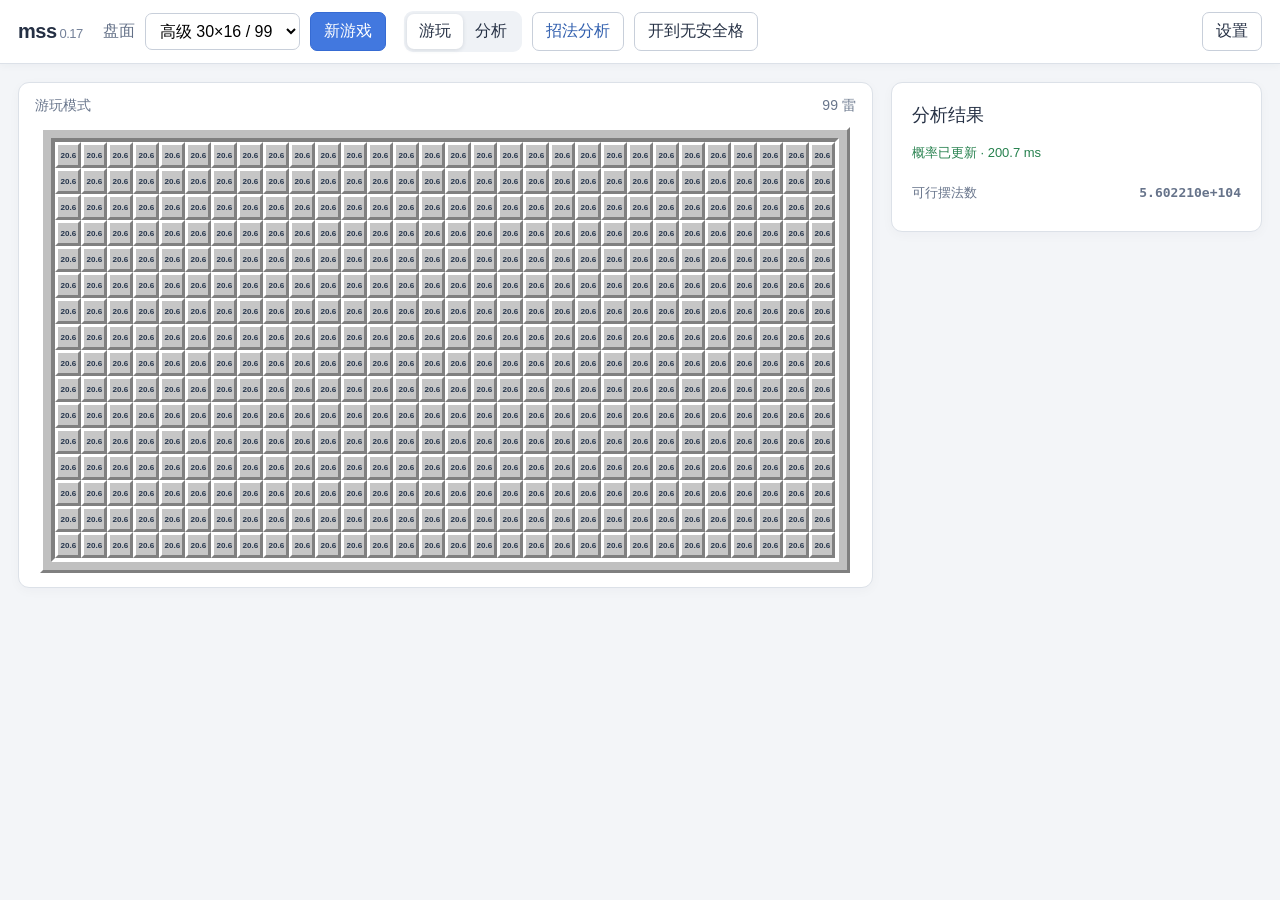
==== commit 3fd13320: "发布 IOE 双色对数柱状图" ====
--- a/index.html
+++ b/index.html
@@ -51,11 +51,15 @@
                 <div id="analysis-count-row" class="candidate-row" hidden><span>可行摆法数</span><strong id="analysis-count"></strong></div>
                 <div id="analysis-recommendation" class="recommendation" hidden></div>
                 <div id="ioe-result" hidden>
-                    <div class="candidate-row"><span>胜出摆法（IOE ≥ 200%）</span><strong id="ioe-wins"></strong></div>
+                    <div class="candidate-row"><span>通关且 IOE ≥ 200%</span><strong id="ioe-wins"></strong></div>
                     <div class="candidate-row"><span>加权评分</span><strong id="ioe-score"></strong></div>
                     <figure id="ioe-distribution" class="ioe-distribution" hidden>
-                        <figcaption>获胜 IOE 分布</figcaption>
-                        <div class="ioe-y-label">胜出摆法数</div>
+                        <figcaption>IOE 分布（≥ 200%）</figcaption>
+                        <div class="ioe-legend">
+                            <span class="ioe-won" title="按此策略实际达到的 IOE">实际达标</span>
+                            <span class="ioe-discarded" title="按已知雷盘时可达到的最高 IOE">能达标但被舍弃</span>
+                        </div>
+                        <div class="ioe-y-label">摆法数（对数）</div>
                         <div class="ioe-chart">
                             <div class="ioe-y-axis" aria-hidden="true"></div>
                             <div class="ioe-plot"><ul></ul></div>
--- a/style.css
+++ b/style.css
@@ -154,8 +154,12 @@
 .muted { color: #66738a; font-size: 13px; line-height: 1.5; }
 .candidate-row { display: flex; justify-content: space-between; align-items: baseline; gap: 8px; padding: 9px 0; color: #66738a; font-size: 13px; }
 .candidate-row strong { font-family: Consolas, monospace; font-variant-numeric: tabular-nums; }
-.ioe-distribution { --ioe-plot-height: 8rem; --ioe-label-space: 1.2em; margin: 10px 0 0; font-size: 13px; font-variant-numeric: tabular-nums; }
+.ioe-distribution { --ioe-plot-height: 8rem; --ioe-label-space: 1.2em; --ioe-won-color: #287a57; --ioe-discarded-color: #d28a28; margin: 10px 0 0; font-size: 13px; font-variant-numeric: tabular-nums; }
 .ioe-distribution figcaption { margin-bottom: 8px; font-weight: 600; }
+.ioe-legend { display: flex; flex-wrap: wrap; gap: 4px 12px; margin-bottom: 8px; color: #647484; }
+.ioe-legend span::before { display: inline-block; width: .8em; height: .8em; margin-right: .35em; background: var(--ioe-color); content: ""; }
+.ioe-won { --ioe-color: var(--ioe-won-color); }
+.ioe-discarded { --ioe-color: var(--ioe-discarded-color); }
 .ioe-y-label, .ioe-x-label { color: #647484; }
 .ioe-x-label { margin-top: 4px; text-align: center; }
 .ioe-chart { display: grid; grid-template-columns: max-content minmax(0, 1fr); }
@@ -169,7 +173,7 @@
 .ioe-dense li:last-child > span { right: 0; left: auto; transform: none; }
 .ioe-dense .ioe-bar-value { display: none; }
 .ioe-bar-track { position: relative; display: grid; justify-items: center; align-items: end; box-sizing: content-box; height: var(--ioe-plot-height); border-bottom: 1px solid #aab6c4; margin-bottom: 4px; }
-.ioe-bar { width: 100%; height: var(--ioe-bar-height); min-height: 1px; background: #287a57; }
+.ioe-bar { position: absolute; inset-inline: 0; bottom: 0; min-height: 1px; background: var(--ioe-color); }
 .ioe-bar-value { position: absolute; bottom: var(--ioe-bar-height); padding-bottom: 2px; font-size: .9em; }
 .recommendation { margin-top: 8px; font-size: 14px; line-height: 1.5; }
 .detail-table { width: 100%; border-collapse: collapse; font-size: 12px; font-variant-numeric: tabular-nums; white-space: nowrap; }
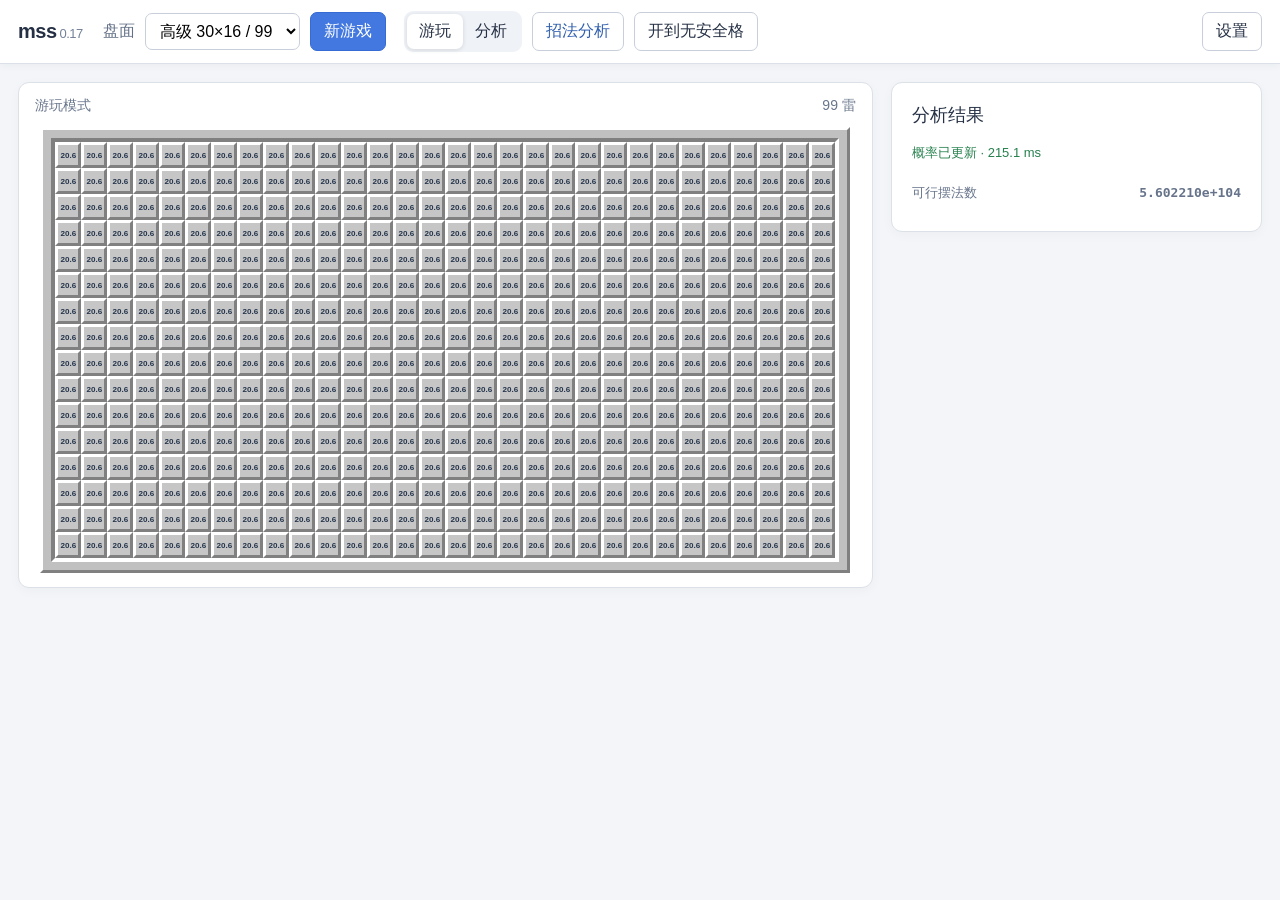
==== commit 6107f237: "发布 IOE 紧凑结果与横轴修复" ====
--- a/index.html
+++ b/index.html
@@ -1,195 +1,195 @@
-<!doctype html>
-<html lang="zh-CN">
-<head>
-    <meta charset="utf-8">
-    <meta name="viewport" content="width=device-width, initial-scale=1">
-    <meta name="mss-token" content="">
-    <title>mss0.17</title>
-    <link rel="stylesheet" href="style.css">
-</head>
-<body>
-    <header class="topbar">
-        <div class="brand">mss<span>0.17</span></div>
-        <label class="difficulty-label" for="difficulty">盘面</label>
-        <select id="difficulty">
-            <option value="beginner">初级 9×9 / 10</option>
-            <option value="intermediate">中级 16×16 / 40</option>
-            <option value="advanced" selected>高级 30×16 / 99</option>
-            <option value="custom">自定义</option>
-        </select>
-        <div id="custom-settings" class="custom-settings" hidden>
-            <label>行 <input id="rows" type="number" min="1" max="100" value="16"></label>
-            <label>列 <input id="cols" type="number" min="1" max="100" value="30"></label>
-            <label>雷 <input id="mines" type="number" min="0" value="99"></label>
-        </div>
-        <button id="new-game" class="primary">新游戏</button>
-        <div class="mode-tabs" role="tablist">
-            <button id="play-mode" class="mode active" role="tab">游玩</button>
-            <button id="analysis-mode" class="mode" role="tab">分析</button>
-        </div>
-        <button id="endgame-analysis" class="secondary">招法分析</button>
-        <button id="ioe-analysis" class="secondary" hidden>分析 IOE</button>
-        <button id="anytime-search" class="secondary" hidden>开始搜索</button>
-        <div id="play-actions" class="play-actions">
-            <button id="play-until-no-safe">开到无安全格</button>
-        </div>
-        <button id="open-settings" class="settings-button">设置</button>
-    </header>
-    <main>
-        <section class="game-area">
-            <div class="board-heading">
-                <div id="board-status">正在载入盘面…</div>
-                <div id="mine-counter"></div>
-            </div>
-            <div class="board-scroll"><div id="board" class="board" role="grid"></div></div>
-        </section>
-        <aside class="analysis-sidebar">
-            <section id="analysis-result" class="details">
-                <h2>分析结果</h2>
-                <div id="message" class="message" aria-live="polite" hidden></div>
-                <div id="analysis-summary" class="muted" hidden></div>
-                <div id="analysis-count-row" class="candidate-row" hidden><span>可行摆法数</span><strong id="analysis-count"></strong></div>
-                <div id="analysis-recommendation" class="recommendation" hidden></div>
-                <div id="ioe-result" hidden>
-                    <div class="candidate-row"><span>通关且 IOE ≥ 200%</span><strong id="ioe-wins"></strong></div>
-                    <div class="candidate-row"><span>加权评分</span><strong id="ioe-score"></strong></div>
-                    <figure id="ioe-distribution" class="ioe-distribution" hidden>
-                        <figcaption>IOE 分布（≥ 200%）</figcaption>
-                        <div class="ioe-legend">
-                            <span class="ioe-won" title="按此策略实际达到的 IOE">实际达标</span>
-                            <span class="ioe-discarded" title="按已知雷盘时可达到的最高 IOE">能达标但被舍弃</span>
-                        </div>
-                        <div class="ioe-y-label">摆法数（对数）</div>
-                        <div class="ioe-chart">
-                            <div class="ioe-y-axis" aria-hidden="true"></div>
-                            <div class="ioe-plot"><ul></ul></div>
-                        </div>
-                        <div class="ioe-x-label">IOE</div>
-                    </figure>
-                </div>
-            </section>
-            <section id="cell-detail" class="details" aria-label="格子详情" hidden>
-                <div class="detail-heading"><h2 id="detail-position"></h2><span id="detail-engine"></span></div>
-                <div id="detail-status" class="muted" hidden></div>
-                <div class="detail-metrics">
-                    <div id="detail-content" hidden><span>雷率</span><strong id="detail-risk"></strong></div>
-                    <div id="detail-score-row" hidden><span id="detail-score-label"></span><strong id="detail-score"></strong></div>
-                </div>
-                <div id="detail-columns" class="detail-columns">
-                    <table id="observe-result" class="detail-table" hidden>
-                        <caption>Observe</caption>
-                        <thead><tr><th>结局</th><th>概率</th><th id="observe-score-heading" hidden>子评分</th></tr></thead>
-                        <tbody></tbody>
-                    </table>
-                    <div id="detail-side" class="detail-side" hidden>
-                        <table id="anytime-search-history" class="detail-table" hidden>
-                            <caption>各层评分</caption>
-                            <thead><tr><th>层</th><th>评分</th></tr></thead>
-                            <tbody></tbody>
-                        </table>
-                    </div>
-                </div>
-                <table id="detail-group-mines" class="detail-table" hidden>
-                    <caption></caption>
-                    <thead><tr><th scope="col">组内雷数</th><th scope="col">组内摆法数</th><th scope="col">概率</th></tr></thead>
-                    <tbody></tbody>
-                </table>
-                <section id="detail-long-term-risk" aria-label="长期风险" hidden>
-                    <h3>LTR 长期风险（已知此格是雷）</h3>
-                    <div><span id="detail-risk-body-union"></span> 命中本体死猜</div>
-                    <div>其余情况（未命中本体）：</div>
-                    <div id="detail-risk-restriction-distribution"></div>
-                </section>
-            </section>
-        </aside>
-    </main>
-    <dialog id="settings-dialog" aria-labelledby="settings-title">
-        <div class="settings-title"><h2 id="settings-title">设置</h2><button id="close-settings" aria-label="关闭设置">关闭</button></div>
-        <fieldset class="settings-body">
-            <legend class="settings-legend">设置选项</legend>
-            <input class="settings-category-radio" id="settings-category-solver" type="radio" name="settings-category" value="solver" checked>
-            <label class="settings-tab" id="settings-tab-solver" for="settings-category-solver">求解</label>
-            <input class="settings-category-radio" id="settings-category-display" type="radio" name="settings-category" value="display">
-            <label class="settings-tab" id="settings-tab-display" for="settings-category-display">显示</label>
-            <input class="settings-category-radio" id="settings-category-board" type="radio" name="settings-category" value="board">
-            <label class="settings-tab" id="settings-tab-board" for="settings-category-board">盘面</label>
-            <input class="settings-category-radio" id="settings-category-advanced" type="radio" name="settings-category" value="advanced">
-            <label class="settings-tab" id="settings-tab-advanced" for="settings-category-advanced">高级设置</label>
-            <input class="settings-category-radio" id="settings-category-acknowledgements" type="radio" name="settings-category" value="acknowledgements">
-            <label class="settings-tab" id="settings-tab-acknowledgements" for="settings-category-acknowledgements">致谢</label>
-            <div class="settings-panels">
-                <section id="settings-solver" class="settings-panel" role="tabpanel" aria-labelledby="settings-tab-solver">
-                    <section class="settings-group">
-                        <div class="settings-row"><h3>基础算法</h3><select id="suggest-strategy" aria-label="基础算法"><option value="lowrisk" >LowRisk</option><option value="anytime" selected>Anytime</option></select></div>
-                        <label id="anytime-settings" class="settings-row" hidden><span>招法分析节点预算</span><input id="policy-node-budget" type="number" min="1" max="2147483647" value="51200"></label>
-                    </section>
-                    <section class="settings-group">
-                        <div class="settings-row"><h3>暴力接管</h3><label class="settings-check"><input id="endgame-enabled" type="checkbox"><span>启用</span></label></div>
-                        <div id="brute-settings" class="settings-stack">
-                            <label class="settings-row"><span>可行摆法数小于</span><input id="endgame-candidate-limit" type="number" min="1" step="1" value="1000"></label>
-                            <label class="settings-row"><span>评分范围</span><select id="endgame-check-all-moves" data-all=""><option value="best">仅最佳招</option><option value="all">全部候选</option></select></label>
-                            <label class="settings-row"><span>多线程</span><input id="endgame-multithread" type="checkbox" ></label>
-                            <label class="settings-row" id="endgame-max-threads-row"><span>线程上限</span><input id="endgame-max-threads" type="number" min="1" max="2147483647" step="1" value="1"></label>
-                        </div>
-                    </section>
-                    <label class="settings-row"><span>手动搜索节点数</span><input id="anytime-search-nodes" type="number" min="-1" max="2147483647" value="-1" aria-describedby="manual-search-hint"></label>
-                    <p class="settings-caption" id="manual-search-hint">填 −1 时持续搜索，直到手动停止或搜完。</p>
-                    <section class="settings-group">
-                        <h3>IOE</h3>
-                        <label class="settings-row"><span>候选摆法上限</span><input id="ioe-candidate-limit" type="number" min="1" max="2147483647" step="1" value="1000000"></label>
-                        <label class="settings-row"><span>后续搜索 DOM 调用上限</span><input id="ioe-dom-limit" type="number" min="1" max="2147483647" step="1" value="1000000"></label>
-                    </section>
-                </section>
-                <section id="settings-display" class="settings-panel" role="tabpanel" aria-labelledby="settings-tab-display">
-                    <label class="settings-row"><span>棋盘概率</span><input id="probability-display" type="checkbox" checked></label>
-                    <label class="settings-row"><span>分组高亮</span><select id="highlight-display"><option value="">不高亮</option><option value="structureInstances">Structure Instance</option><option value="logicComponents">LogicComponent</option></select></label>
-                    <label class="settings-row"><span>格子大小</span><select id="cell-size"><option value="auto" selected>自适应</option><option value="25">25 px</option><option value="28">28 px</option><option value="32">32 px</option><option value="34">34 px</option><option value="38">38 px</option><option value="42">42 px</option><option value="48">48 px</option></select></label>
-                </section>
-                <section id="settings-board" class="settings-panel" role="tabpanel" aria-labelledby="settings-tab-board">
-                    <section class="settings-group">
-                        <label for="rng-seed">开局种子</label>
-                        <div class="seed-row"><input id="rng-seed" type="text" maxlength="32" spellcheck="false"><button id="regenerate-seed">以此种子重新开局</button></div>
-                    </section>
-                    <div class="board-export">
-                        <label for="board-string">盘面数据</label>
-                        <textarea id="board-string" rows="5" spellcheck="false"></textarea>
-                        <div class="board-export-actions"><button id="export-davidnhill">导出 davidNhill</button><button id="import-board-string" disabled title="在分析模式下导入盘面">导入盘面</button></div>
-                        <div id="board-export-status" class="muted" aria-live="polite"></div>
-                    </div>
-                </section>
-                <section id="settings-advanced" class="settings-panel" role="tabpanel" aria-labelledby="settings-tab-advanced">
-                    <section class="settings-group">
-                        <h3>Anytime 候选格上限</h3>
-                        <div class="search-widths">
-                            <label>第一步<input id="search-root-width" type="number" min="1" max="2147483647" value="6"></label>
-                            <label>第二步<input id="search-middle-width" type="number" min="1" max="2147483647" value="3"></label>
-                            <label>后续每步<input id="search-deep-width" type="number" min="1" max="2147483647" value="1"></label>
-                        </div>
-                    </section>
-                    <section class="settings-group">
-                        <h3>50-50 与长期风险</h3>
-                        <label class="settings-row"><span>模板数量</span><input id="template-prefix" type="number" min="1" max="533" value="100" aria-describedby="template-prefix-hint"></label>
-                        <p class="settings-caption" id="template-prefix-hint">从目录开头取这些模板，用于识别 50-50 和计算长期风险。</p>
-                        <label class="settings-row"><span>长期风险事件数上限</span><input id="ltr-event-limit" type="number" min="1" max="2147483647" step="1" value="15" aria-describedby="ltr-event-limit-hint"></label>
-                        <p class="settings-caption" id="ltr-event-limit-hint">计算长期风险时，优先计入最可能发生的情况。</p>
-                    </section>
-                    <section class="settings-group">
-                        <label class="settings-row"><span>概率求解器</span><select id="shape-algo" aria-describedby="shape-algo-hint"><option value="auto" selected>auto</option><option value="autoSA">autoSA</option></select></label>
-                        <p class="settings-caption" id="shape-algo-hint">autoSA 会为复杂局面多试几种计算顺序，算出的雷率相同。</p>
-                    </section>
-                </section>
-                <section id="settings-acknowledgements" class="settings-panel" role="tabpanel" aria-labelledby="settings-tab-acknowledgements">
-                    <ul class="settings-acknowledgements"><li>chatGPT，帮我实现所有代码，倾听我的所有胡说八道，帮我制作所有的 BUG。</li><li>DOM，完成了 Zini-IOE Algo 的最后一环，使用了很有启发式的 dp。</li><li>davidhill Solver，我的几乎所有工作都基于此，给予了巨大的启发。</li></ul>
-                </section>
-            </div>
-        </fieldset>
-    </dialog>
+<!doctype html>
+<html lang="zh-CN">
+<head>
+    <meta charset="utf-8">
+    <meta name="viewport" content="width=device-width, initial-scale=1">
+    <meta name="mss-token" content="">
+    <title>mss0.17</title>
+    <link rel="stylesheet" href="style.css">
+</head>
+<body>
+    <header class="topbar">
+        <div class="brand">mss<span>0.17</span></div>
+        <label class="difficulty-label" for="difficulty">盘面</label>
+        <select id="difficulty">
+            <option value="beginner">初级 9×9 / 10</option>
+            <option value="intermediate">中级 16×16 / 40</option>
+            <option value="advanced" selected>高级 30×16 / 99</option>
+            <option value="custom">自定义</option>
+        </select>
+        <div id="custom-settings" class="custom-settings" hidden>
+            <label>行 <input id="rows" type="number" min="1" max="100" value="16"></label>
+            <label>列 <input id="cols" type="number" min="1" max="100" value="30"></label>
+            <label>雷 <input id="mines" type="number" min="0" value="99"></label>
+        </div>
+        <button id="new-game" class="primary">新游戏</button>
+        <div class="mode-tabs" role="tablist">
+            <button id="play-mode" class="mode active" role="tab">游玩</button>
+            <button id="analysis-mode" class="mode" role="tab">分析</button>
+        </div>
+        <button id="endgame-analysis" class="secondary">招法分析</button>
+        <button id="ioe-analysis" class="secondary" hidden>分析 IOE</button>
+        <button id="anytime-search" class="secondary" hidden>开始搜索</button>
+        <div id="play-actions" class="play-actions">
+            <button id="play-until-no-safe">开到无安全格</button>
+        </div>
+        <button id="open-settings" class="settings-button">设置</button>
+    </header>
+    <main>
+        <section class="game-area">
+            <div class="board-heading">
+                <div id="board-status">正在载入盘面…</div>
+                <div id="mine-counter"></div>
+            </div>
+            <div class="board-scroll"><div id="board" class="board" role="grid"></div></div>
+        </section>
+        <aside class="analysis-sidebar">
+            <section id="analysis-result" class="details">
+                <h2>分析结果</h2>
+                <div id="message" class="message" aria-live="polite" hidden></div>
+                <div id="analysis-summary" class="muted" hidden></div>
+                <div id="analysis-count-row" class="candidate-row" hidden><span>可行摆法数</span><strong id="analysis-count"></strong></div>
+                <div id="analysis-recommendation" class="recommendation" hidden></div>
+                <div id="ioe-result" hidden>
+                    <div class="candidate-row"><span>IOE ≥ 200%（实际 / 可达）</span><strong id="ioe-wins"></strong></div>
+                    <div class="candidate-row"><span>加权评分</span><strong id="ioe-score"></strong></div>
+                    <figure id="ioe-distribution" class="ioe-distribution" hidden>
+                        <figcaption>IOE 分布（≥ 200%）</figcaption>
+                        <div class="ioe-legend">
+                            <span class="ioe-won" title="按此策略实际达到的 IOE">实际达标</span>
+                            <span class="ioe-discarded" title="按已知雷盘时可达到的最高 IOE">能达标但被舍弃</span>
+                        </div>
+                        <div class="ioe-y-label">摆法数（对数）</div>
+                        <div class="ioe-chart">
+                            <div class="ioe-y-axis" aria-hidden="true"></div>
+                            <div class="ioe-plot"><ul></ul></div>
+                        </div>
+                        <div class="ioe-x-label">IOE</div>
+                    </figure>
+                </div>
+            </section>
+            <section id="cell-detail" class="details" aria-label="格子详情" hidden>
+                <div class="detail-heading"><h2 id="detail-position"></h2><span id="detail-engine"></span></div>
+                <div id="detail-status" class="muted" hidden></div>
+                <div class="detail-metrics">
+                    <div id="detail-content" hidden><span>雷率</span><strong id="detail-risk"></strong></div>
+                    <div id="detail-score-row" hidden><span id="detail-score-label"></span><strong id="detail-score"></strong></div>
+                </div>
+                <div id="detail-columns" class="detail-columns">
+                    <table id="observe-result" class="detail-table" hidden>
+                        <caption>Observe</caption>
+                        <thead><tr><th>结局</th><th>概率</th><th id="observe-score-heading" hidden>子评分</th></tr></thead>
+                        <tbody></tbody>
+                    </table>
+                    <div id="detail-side" class="detail-side" hidden>
+                        <table id="anytime-search-history" class="detail-table" hidden>
+                            <caption>各层评分</caption>
+                            <thead><tr><th>层</th><th>评分</th></tr></thead>
+                            <tbody></tbody>
+                        </table>
+                    </div>
+                </div>
+                <table id="detail-group-mines" class="detail-table" hidden>
+                    <caption></caption>
+                    <thead><tr><th scope="col">组内雷数</th><th scope="col">组内摆法数</th><th scope="col">概率</th></tr></thead>
+                    <tbody></tbody>
+                </table>
+                <section id="detail-long-term-risk" aria-label="长期风险" hidden>
+                    <h3>LTR 长期风险（已知此格是雷）</h3>
+                    <div><span id="detail-risk-body-union"></span> 命中本体死猜</div>
+                    <div>其余情况（未命中本体）：</div>
+                    <div id="detail-risk-restriction-distribution"></div>
+                </section>
+            </section>
+        </aside>
+    </main>
+    <dialog id="settings-dialog" aria-labelledby="settings-title">
+        <div class="settings-title"><h2 id="settings-title">设置</h2><button id="close-settings" aria-label="关闭设置">关闭</button></div>
+        <fieldset class="settings-body">
+            <legend class="settings-legend">设置选项</legend>
+            <input class="settings-category-radio" id="settings-category-solver" type="radio" name="settings-category" value="solver" checked>
+            <label class="settings-tab" id="settings-tab-solver" for="settings-category-solver">求解</label>
+            <input class="settings-category-radio" id="settings-category-display" type="radio" name="settings-category" value="display">
+            <label class="settings-tab" id="settings-tab-display" for="settings-category-display">显示</label>
+            <input class="settings-category-radio" id="settings-category-board" type="radio" name="settings-category" value="board">
+            <label class="settings-tab" id="settings-tab-board" for="settings-category-board">盘面</label>
+            <input class="settings-category-radio" id="settings-category-advanced" type="radio" name="settings-category" value="advanced">
+            <label class="settings-tab" id="settings-tab-advanced" for="settings-category-advanced">高级设置</label>
+            <input class="settings-category-radio" id="settings-category-acknowledgements" type="radio" name="settings-category" value="acknowledgements">
+            <label class="settings-tab" id="settings-tab-acknowledgements" for="settings-category-acknowledgements">致谢</label>
+            <div class="settings-panels">
+                <section id="settings-solver" class="settings-panel" role="tabpanel" aria-labelledby="settings-tab-solver">
+                    <section class="settings-group">
+                        <div class="settings-row"><h3>基础算法</h3><select id="suggest-strategy" aria-label="基础算法"><option value="lowrisk" >LowRisk</option><option value="anytime" selected>Anytime</option></select></div>
+                        <label id="anytime-settings" class="settings-row" hidden><span>招法分析节点预算</span><input id="policy-node-budget" type="number" min="1" max="2147483647" value="51200"></label>
+                    </section>
+                    <section class="settings-group">
+                        <div class="settings-row"><h3>暴力接管</h3><label class="settings-check"><input id="endgame-enabled" type="checkbox"><span>启用</span></label></div>
+                        <div id="brute-settings" class="settings-stack">
+                            <label class="settings-row"><span>可行摆法数小于</span><input id="endgame-candidate-limit" type="number" min="1" step="1" value="1000"></label>
+                            <label class="settings-row"><span>评分范围</span><select id="endgame-check-all-moves" data-all=""><option value="best">仅最佳招</option><option value="all">全部候选</option></select></label>
+                            <label class="settings-row"><span>多线程</span><input id="endgame-multithread" type="checkbox" ></label>
+                            <label class="settings-row" id="endgame-max-threads-row"><span>线程上限</span><input id="endgame-max-threads" type="number" min="1" max="2147483647" step="1" value="1"></label>
+                        </div>
+                    </section>
+                    <label class="settings-row"><span>手动搜索节点数</span><input id="anytime-search-nodes" type="number" min="-1" max="2147483647" value="-1" aria-describedby="manual-search-hint"></label>
+                    <p class="settings-caption" id="manual-search-hint">填 −1 时持续搜索，直到手动停止或搜完。</p>
+                    <section class="settings-group">
+                        <h3>IOE</h3>
+                        <label class="settings-row"><span>候选摆法上限</span><input id="ioe-candidate-limit" type="number" min="1" max="2147483647" step="1" value="1000000"></label>
+                        <label class="settings-row"><span>后续搜索 DOM 调用上限</span><input id="ioe-dom-limit" type="number" min="1" max="2147483647" step="1" value="1000000"></label>
+                    </section>
+                </section>
+                <section id="settings-display" class="settings-panel" role="tabpanel" aria-labelledby="settings-tab-display">
+                    <label class="settings-row"><span>棋盘概率</span><input id="probability-display" type="checkbox" checked></label>
+                    <label class="settings-row"><span>分组高亮</span><select id="highlight-display"><option value="">不高亮</option><option value="structureInstances">Structure Instance</option><option value="logicComponents">LogicComponent</option></select></label>
+                    <label class="settings-row"><span>格子大小</span><select id="cell-size"><option value="auto" selected>自适应</option><option value="25">25 px</option><option value="28">28 px</option><option value="32">32 px</option><option value="34">34 px</option><option value="38">38 px</option><option value="42">42 px</option><option value="48">48 px</option></select></label>
+                </section>
+                <section id="settings-board" class="settings-panel" role="tabpanel" aria-labelledby="settings-tab-board">
+                    <section class="settings-group">
+                        <label for="rng-seed">开局种子</label>
+                        <div class="seed-row"><input id="rng-seed" type="text" maxlength="32" spellcheck="false"><button id="regenerate-seed">以此种子重新开局</button></div>
+                    </section>
+                    <div class="board-export">
+                        <label for="board-string">盘面数据</label>
+                        <textarea id="board-string" rows="5" spellcheck="false"></textarea>
+                        <div class="board-export-actions"><button id="export-davidnhill">导出 davidNhill</button><button id="import-board-string" disabled title="在分析模式下导入盘面">导入盘面</button></div>
+                        <div id="board-export-status" class="muted" aria-live="polite"></div>
+                    </div>
+                </section>
+                <section id="settings-advanced" class="settings-panel" role="tabpanel" aria-labelledby="settings-tab-advanced">
+                    <section class="settings-group">
+                        <h3>Anytime 候选格上限</h3>
+                        <div class="search-widths">
+                            <label>第一步<input id="search-root-width" type="number" min="1" max="2147483647" value="6"></label>
+                            <label>第二步<input id="search-middle-width" type="number" min="1" max="2147483647" value="3"></label>
+                            <label>后续每步<input id="search-deep-width" type="number" min="1" max="2147483647" value="1"></label>
+                        </div>
+                    </section>
+                    <section class="settings-group">
+                        <h3>50-50 与长期风险</h3>
+                        <label class="settings-row"><span>模板数量</span><input id="template-prefix" type="number" min="1" max="533" value="100" aria-describedby="template-prefix-hint"></label>
+                        <p class="settings-caption" id="template-prefix-hint">从目录开头取这些模板，用于识别 50-50 和计算长期风险。</p>
+                        <label class="settings-row"><span>长期风险事件数上限</span><input id="ltr-event-limit" type="number" min="1" max="2147483647" step="1" value="15" aria-describedby="ltr-event-limit-hint"></label>
+                        <p class="settings-caption" id="ltr-event-limit-hint">计算长期风险时，优先计入最可能发生的情况。</p>
+                    </section>
+                    <section class="settings-group">
+                        <label class="settings-row"><span>概率求解器</span><select id="shape-algo" aria-describedby="shape-algo-hint"><option value="auto" selected>auto</option><option value="autoSA">autoSA</option></select></label>
+                        <p class="settings-caption" id="shape-algo-hint">autoSA 会为复杂局面多试几种计算顺序，算出的雷率相同。</p>
+                    </section>
+                </section>
+                <section id="settings-acknowledgements" class="settings-panel" role="tabpanel" aria-labelledby="settings-tab-acknowledgements">
+                    <ul class="settings-acknowledgements"><li>chatGPT，帮我实现所有代码，倾听我的所有胡说八道，帮我制作所有的 BUG。</li><li>DOM，完成了 Zini-IOE Algo 的最后一环，使用了很有启发式的 dp。</li><li>davidhill Solver，我的几乎所有工作都基于此，给予了巨大的启发。</li></ul>
+                </section>
+            </div>
+        </fieldset>
+    </dialog>
     <script src="wasm.js" defer></script>
-    <script src="state.js" defer></script>
-    <script src="game.js" defer></script>
-    <script src="view.js" defer></script>
-    <script src="analysis.js" defer></script>
-    <script src="anytime_search.js" defer></script>
-    <script src="main.js" defer></script>
-</body>
-</html>
+    <script src="state.js" defer></script>
+    <script src="game.js" defer></script>
+    <script src="view.js" defer></script>
+    <script src="analysis.js" defer></script>
+    <script src="anytime_search.js" defer></script>
+    <script src="main.js" defer></script>
+</body>
+</html>
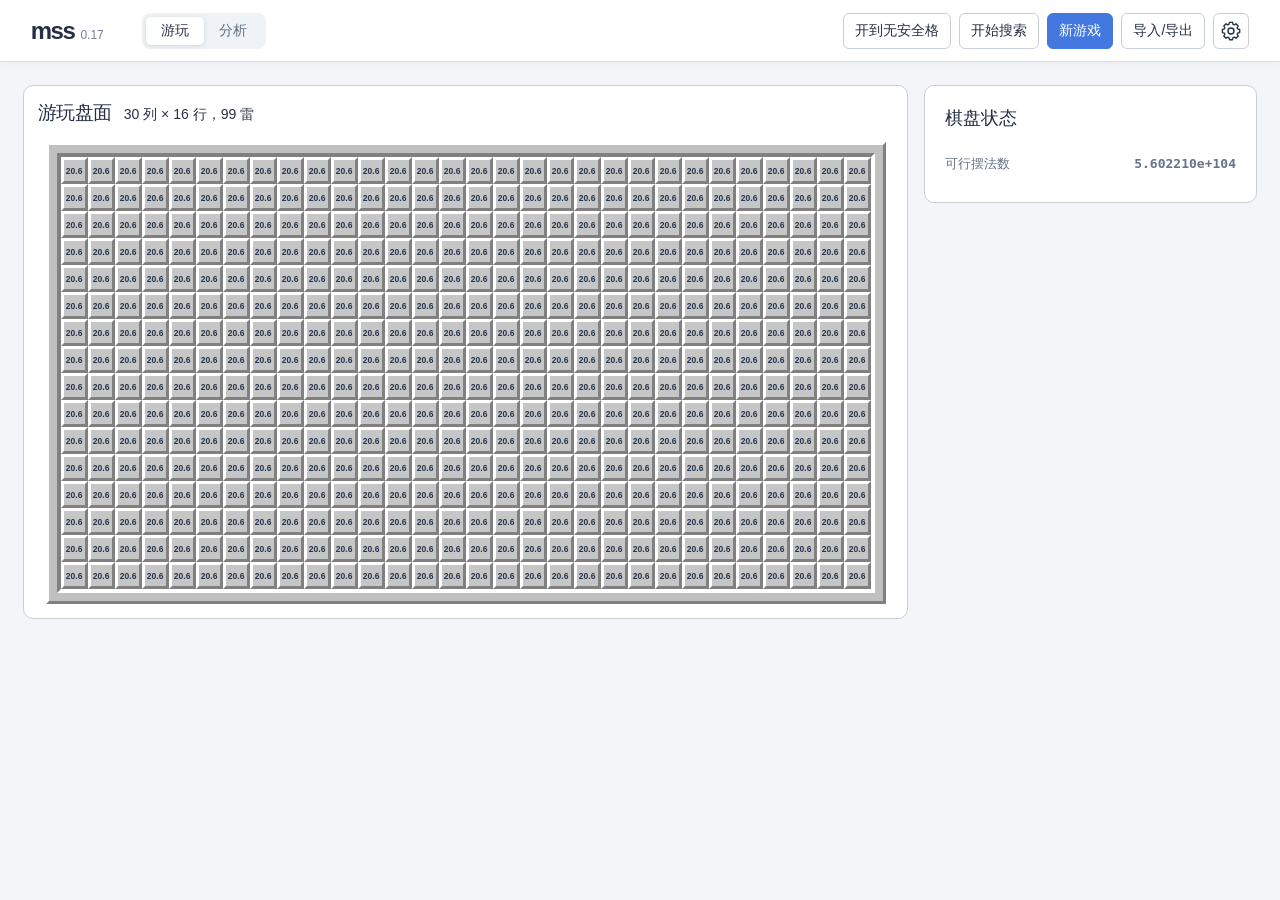
==== commit d7da7ace: "Publish MSS WebAssembly site" ====
--- a/index.html
+++ b/index.html
@@ -1,195 +1,258 @@
-<!doctype html>
-<html lang="zh-CN">
-<head>
-    <meta charset="utf-8">
-    <meta name="viewport" content="width=device-width, initial-scale=1">
-    <meta name="mss-token" content="">
-    <title>mss0.17</title>
-    <link rel="stylesheet" href="style.css">
-</head>
-<body>
-    <header class="topbar">
-        <div class="brand">mss<span>0.17</span></div>
-        <label class="difficulty-label" for="difficulty">盘面</label>
-        <select id="difficulty">
-            <option value="beginner">初级 9×9 / 10</option>
-            <option value="intermediate">中级 16×16 / 40</option>
-            <option value="advanced" selected>高级 30×16 / 99</option>
-            <option value="custom">自定义</option>
-        </select>
-        <div id="custom-settings" class="custom-settings" hidden>
-            <label>行 <input id="rows" type="number" min="1" max="100" value="16"></label>
-            <label>列 <input id="cols" type="number" min="1" max="100" value="30"></label>
-            <label>雷 <input id="mines" type="number" min="0" value="99"></label>
-        </div>
-        <button id="new-game" class="primary">新游戏</button>
-        <div class="mode-tabs" role="tablist">
-            <button id="play-mode" class="mode active" role="tab">游玩</button>
-            <button id="analysis-mode" class="mode" role="tab">分析</button>
-        </div>
-        <button id="endgame-analysis" class="secondary">招法分析</button>
-        <button id="ioe-analysis" class="secondary" hidden>分析 IOE</button>
-        <button id="anytime-search" class="secondary" hidden>开始搜索</button>
-        <div id="play-actions" class="play-actions">
-            <button id="play-until-no-safe">开到无安全格</button>
-        </div>
-        <button id="open-settings" class="settings-button">设置</button>
-    </header>
-    <main>
-        <section class="game-area">
-            <div class="board-heading">
-                <div id="board-status">正在载入盘面…</div>
-                <div id="mine-counter"></div>
-            </div>
-            <div class="board-scroll"><div id="board" class="board" role="grid"></div></div>
-        </section>
-        <aside class="analysis-sidebar">
-            <section id="analysis-result" class="details">
-                <h2>分析结果</h2>
-                <div id="message" class="message" aria-live="polite" hidden></div>
-                <div id="analysis-summary" class="muted" hidden></div>
-                <div id="analysis-count-row" class="candidate-row" hidden><span>可行摆法数</span><strong id="analysis-count"></strong></div>
-                <div id="analysis-recommendation" class="recommendation" hidden></div>
-                <div id="ioe-result" hidden>
-                    <div class="candidate-row"><span>IOE ≥ 200%（实际 / 可达）</span><strong id="ioe-wins"></strong></div>
-                    <div class="candidate-row"><span>加权评分</span><strong id="ioe-score"></strong></div>
-                    <figure id="ioe-distribution" class="ioe-distribution" hidden>
-                        <figcaption>IOE 分布（≥ 200%）</figcaption>
-                        <div class="ioe-legend">
-                            <span class="ioe-won" title="按此策略实际达到的 IOE">实际达标</span>
-                            <span class="ioe-discarded" title="按已知雷盘时可达到的最高 IOE">能达标但被舍弃</span>
-                        </div>
-                        <div class="ioe-y-label">摆法数（对数）</div>
-                        <div class="ioe-chart">
-                            <div class="ioe-y-axis" aria-hidden="true"></div>
-                            <div class="ioe-plot"><ul></ul></div>
-                        </div>
-                        <div class="ioe-x-label">IOE</div>
-                    </figure>
-                </div>
-            </section>
-            <section id="cell-detail" class="details" aria-label="格子详情" hidden>
-                <div class="detail-heading"><h2 id="detail-position"></h2><span id="detail-engine"></span></div>
-                <div id="detail-status" class="muted" hidden></div>
-                <div class="detail-metrics">
-                    <div id="detail-content" hidden><span>雷率</span><strong id="detail-risk"></strong></div>
-                    <div id="detail-score-row" hidden><span id="detail-score-label"></span><strong id="detail-score"></strong></div>
-                </div>
-                <div id="detail-columns" class="detail-columns">
-                    <table id="observe-result" class="detail-table" hidden>
-                        <caption>Observe</caption>
-                        <thead><tr><th>结局</th><th>概率</th><th id="observe-score-heading" hidden>子评分</th></tr></thead>
-                        <tbody></tbody>
-                    </table>
-                    <div id="detail-side" class="detail-side" hidden>
-                        <table id="anytime-search-history" class="detail-table" hidden>
-                            <caption>各层评分</caption>
-                            <thead><tr><th>层</th><th>评分</th></tr></thead>
-                            <tbody></tbody>
-                        </table>
-                    </div>
-                </div>
-                <table id="detail-group-mines" class="detail-table" hidden>
-                    <caption></caption>
-                    <thead><tr><th scope="col">组内雷数</th><th scope="col">组内摆法数</th><th scope="col">概率</th></tr></thead>
-                    <tbody></tbody>
-                </table>
-                <section id="detail-long-term-risk" aria-label="长期风险" hidden>
-                    <h3>LTR 长期风险（已知此格是雷）</h3>
-                    <div><span id="detail-risk-body-union"></span> 命中本体死猜</div>
-                    <div>其余情况（未命中本体）：</div>
-                    <div id="detail-risk-restriction-distribution"></div>
-                </section>
-            </section>
-        </aside>
-    </main>
-    <dialog id="settings-dialog" aria-labelledby="settings-title">
-        <div class="settings-title"><h2 id="settings-title">设置</h2><button id="close-settings" aria-label="关闭设置">关闭</button></div>
-        <fieldset class="settings-body">
-            <legend class="settings-legend">设置选项</legend>
-            <input class="settings-category-radio" id="settings-category-solver" type="radio" name="settings-category" value="solver" checked>
-            <label class="settings-tab" id="settings-tab-solver" for="settings-category-solver">求解</label>
-            <input class="settings-category-radio" id="settings-category-display" type="radio" name="settings-category" value="display">
-            <label class="settings-tab" id="settings-tab-display" for="settings-category-display">显示</label>
-            <input class="settings-category-radio" id="settings-category-board" type="radio" name="settings-category" value="board">
-            <label class="settings-tab" id="settings-tab-board" for="settings-category-board">盘面</label>
-            <input class="settings-category-radio" id="settings-category-advanced" type="radio" name="settings-category" value="advanced">
-            <label class="settings-tab" id="settings-tab-advanced" for="settings-category-advanced">高级设置</label>
-            <input class="settings-category-radio" id="settings-category-acknowledgements" type="radio" name="settings-category" value="acknowledgements">
-            <label class="settings-tab" id="settings-tab-acknowledgements" for="settings-category-acknowledgements">致谢</label>
-            <div class="settings-panels">
-                <section id="settings-solver" class="settings-panel" role="tabpanel" aria-labelledby="settings-tab-solver">
-                    <section class="settings-group">
-                        <div class="settings-row"><h3>基础算法</h3><select id="suggest-strategy" aria-label="基础算法"><option value="lowrisk" >LowRisk</option><option value="anytime" selected>Anytime</option></select></div>
-                        <label id="anytime-settings" class="settings-row" hidden><span>招法分析节点预算</span><input id="policy-node-budget" type="number" min="1" max="2147483647" value="51200"></label>
-                    </section>
-                    <section class="settings-group">
-                        <div class="settings-row"><h3>暴力接管</h3><label class="settings-check"><input id="endgame-enabled" type="checkbox"><span>启用</span></label></div>
-                        <div id="brute-settings" class="settings-stack">
-                            <label class="settings-row"><span>可行摆法数小于</span><input id="endgame-candidate-limit" type="number" min="1" step="1" value="1000"></label>
-                            <label class="settings-row"><span>评分范围</span><select id="endgame-check-all-moves" data-all=""><option value="best">仅最佳招</option><option value="all">全部候选</option></select></label>
-                            <label class="settings-row"><span>多线程</span><input id="endgame-multithread" type="checkbox" ></label>
-                            <label class="settings-row" id="endgame-max-threads-row"><span>线程上限</span><input id="endgame-max-threads" type="number" min="1" max="2147483647" step="1" value="1"></label>
-                        </div>
-                    </section>
-                    <label class="settings-row"><span>手动搜索节点数</span><input id="anytime-search-nodes" type="number" min="-1" max="2147483647" value="-1" aria-describedby="manual-search-hint"></label>
-                    <p class="settings-caption" id="manual-search-hint">填 −1 时持续搜索，直到手动停止或搜完。</p>
-                    <section class="settings-group">
-                        <h3>IOE</h3>
-                        <label class="settings-row"><span>候选摆法上限</span><input id="ioe-candidate-limit" type="number" min="1" max="2147483647" step="1" value="1000000"></label>
-                        <label class="settings-row"><span>后续搜索 DOM 调用上限</span><input id="ioe-dom-limit" type="number" min="1" max="2147483647" step="1" value="1000000"></label>
-                    </section>
-                </section>
-                <section id="settings-display" class="settings-panel" role="tabpanel" aria-labelledby="settings-tab-display">
-                    <label class="settings-row"><span>棋盘概率</span><input id="probability-display" type="checkbox" checked></label>
-                    <label class="settings-row"><span>分组高亮</span><select id="highlight-display"><option value="">不高亮</option><option value="structureInstances">Structure Instance</option><option value="logicComponents">LogicComponent</option></select></label>
-                    <label class="settings-row"><span>格子大小</span><select id="cell-size"><option value="auto" selected>自适应</option><option value="25">25 px</option><option value="28">28 px</option><option value="32">32 px</option><option value="34">34 px</option><option value="38">38 px</option><option value="42">42 px</option><option value="48">48 px</option></select></label>
-                </section>
-                <section id="settings-board" class="settings-panel" role="tabpanel" aria-labelledby="settings-tab-board">
-                    <section class="settings-group">
-                        <label for="rng-seed">开局种子</label>
-                        <div class="seed-row"><input id="rng-seed" type="text" maxlength="32" spellcheck="false"><button id="regenerate-seed">以此种子重新开局</button></div>
-                    </section>
-                    <div class="board-export">
-                        <label for="board-string">盘面数据</label>
-                        <textarea id="board-string" rows="5" spellcheck="false"></textarea>
-                        <div class="board-export-actions"><button id="export-davidnhill">导出 davidNhill</button><button id="import-board-string" disabled title="在分析模式下导入盘面">导入盘面</button></div>
-                        <div id="board-export-status" class="muted" aria-live="polite"></div>
-                    </div>
-                </section>
-                <section id="settings-advanced" class="settings-panel" role="tabpanel" aria-labelledby="settings-tab-advanced">
-                    <section class="settings-group">
-                        <h3>Anytime 候选格上限</h3>
-                        <div class="search-widths">
-                            <label>第一步<input id="search-root-width" type="number" min="1" max="2147483647" value="6"></label>
-                            <label>第二步<input id="search-middle-width" type="number" min="1" max="2147483647" value="3"></label>
-                            <label>后续每步<input id="search-deep-width" type="number" min="1" max="2147483647" value="1"></label>
-                        </div>
-                    </section>
-                    <section class="settings-group">
-                        <h3>50-50 与长期风险</h3>
-                        <label class="settings-row"><span>模板数量</span><input id="template-prefix" type="number" min="1" max="533" value="100" aria-describedby="template-prefix-hint"></label>
-                        <p class="settings-caption" id="template-prefix-hint">从目录开头取这些模板，用于识别 50-50 和计算长期风险。</p>
-                        <label class="settings-row"><span>长期风险事件数上限</span><input id="ltr-event-limit" type="number" min="1" max="2147483647" step="1" value="15" aria-describedby="ltr-event-limit-hint"></label>
-                        <p class="settings-caption" id="ltr-event-limit-hint">计算长期风险时，优先计入最可能发生的情况。</p>
-                    </section>
-                    <section class="settings-group">
-                        <label class="settings-row"><span>概率求解器</span><select id="shape-algo" aria-describedby="shape-algo-hint"><option value="auto" selected>auto</option><option value="autoSA">autoSA</option></select></label>
-                        <p class="settings-caption" id="shape-algo-hint">autoSA 会为复杂局面多试几种计算顺序，算出的雷率相同。</p>
-                    </section>
-                </section>
-                <section id="settings-acknowledgements" class="settings-panel" role="tabpanel" aria-labelledby="settings-tab-acknowledgements">
-                    <ul class="settings-acknowledgements"><li>chatGPT，帮我实现所有代码，倾听我的所有胡说八道，帮我制作所有的 BUG。</li><li>DOM，完成了 Zini-IOE Algo 的最后一环，使用了很有启发式的 dp。</li><li>davidhill Solver，我的几乎所有工作都基于此，给予了巨大的启发。</li></ul>
-                </section>
-            </div>
-        </fieldset>
-    </dialog>
+<!doctype html>
+<html lang="zh-CN">
+<head>
+    <meta charset="utf-8">
+    <meta name="viewport" content="width=device-width, initial-scale=1">
+    <meta name="mss-token" content="">
+    <title>mss0.17</title>
+    <link rel="stylesheet" href="style.css">
+</head>
+<body>
+    <header class="topbar">
+        <div class="brand">mss<span>0.17</span></div>
+        <fieldset class="mode-tabs">
+            <legend class="sr-only" data-i18n="workspace"></legend>
+            <input id="play-mode" type="radio" name="workspace" checked><label for="play-mode" data-i18n="play"></label>
+            <input id="analysis-mode" type="radio" name="workspace"><label for="analysis-mode" data-i18n="analysis"></label>
+        </fieldset>
+        <div class="actions">
+            <button id="play-until-no-safe" data-i18n="openSafe"></button>
+            <button id="anytime-search" data-i18n="startSearch"></button>
+            <button id="ioe-analysis" hidden data-i18n="analyzeIoe"></button>
+            <button id="new-game" class="primary" aria-haspopup="dialog" data-i18n="newGame"></button>
+            <button id="board-data" aria-haspopup="dialog" data-i18n="boardData"></button>
+            <button id="open-settings" class="settings-button" aria-haspopup="dialog" data-i18n-aria-label="settings" data-i18n-title="settings">
+                <svg aria-hidden="true" width="20" height="20" viewBox="0 0 24 24" fill="none" stroke="currentColor" stroke-width="1.7" stroke-linejoin="round">
+                    <path d="M20 9.5 22.4 10.2 22.4 13.8 20 14.5 19.4 15.9 20.6 18 18 20.6 15.9 19.4 14.5 20 13.8 22.4 10.2 22.4 9.5 20 8.1 19.4 6 20.6 3.4 18 4.6 15.9 4 14.5 1.7 13.9 1.7 10.2 4 9.5 4.6 8.1 3.4 6 6 3.4 8.1 4.6 9.5 4 10.1 1.7 13.8 1.6 14.5 4 15.9 4.6 18 3.4 20.6 6 19.4 8.1Z"/>
+                    <circle cx="12" cy="12" r="3.6"/>
+                </svg>
+            </button>
+        </div>
+    </header>
+    <main>
+        <section class="game-area">
+            <div class="board-title">
+                <h1 id="board-status" data-i18n="playBoard"></h1>
+                <span id="mine-counter"></span>
+                <div id="board-meta" class="muted"></div>
+            </div>
+            <div class="board-scroll"><div id="board" class="board" role="grid"></div></div>
+            <fieldset id="cell-editor" hidden>
+                <legend data-i18n="editCell"></legend>
+                <span id="edit-target" hidden></span>
+                <div class="edit-keys" data-i18n-aria-label="cellContents">
+                    <button data-value="0">0</button><button data-value="1">1</button><button data-value="2">2</button><button data-value="3">3</button><button data-value="4">4</button><button data-value="5">5</button><button data-value="6">6</button><button data-value="7">7</button><button data-value="8">8</button>
+                    <button data-value="?"><span data-i18n="unknown"></span> <kbd>H</kbd></button><button data-value="S"><span data-i18n="safe"></span> <kbd>S</kbd></button><button data-value="M"><span data-i18n="mine"></span> <kbd>M</kbd></button><button data-value="G"><span data-i18n="candidate"></span> <kbd>G</kbd></button>
+                </div>
+            </fieldset>
+        </section>
+        <aside class="analysis-sidebar">
+            <section class="details">
+                <h2 data-i18n="boardStatus"></h2>
+                <div id="board-message" class="message" aria-live="polite" hidden></div>
+                <div id="board-count-row" class="candidate-row" hidden><span data-i18n="layoutCount"></span><strong id="board-count"></strong></div>
+            </section>
+            <section id="analysis-result" class="details">
+                <h2 data-i18n="results"></h2>
+                <div id="analysis-message" class="message" aria-live="polite" hidden></div>
+                <div id="analysis-summary" class="muted" hidden>
+                    <strong id="search-status"></strong>
+                    <div class="search-metrics"><span id="search-count"></span><span id="search-speed"></span><span id="search-depth"></span></div>
+                </div>
+                <div id="analysis-recommendation" class="recommendation" hidden></div>
+                <div id="ioe-result" hidden>
+                    <div class="candidate-row"><span data-i18n="ioeRate"></span><strong id="ioe-wins"></strong></div>
+                    <div class="candidate-row"><span data-i18n="weightedScore"></span><strong id="ioe-score"></strong></div>
+                    <figure id="ioe-distribution" class="ioe-distribution" hidden>
+                        <figcaption data-i18n="ioeDistribution"></figcaption>
+                        <div class="ioe-legend">
+                            <span class="ioe-won" data-i18n-title="ioeReachedTip" data-i18n="ioeReached"></span>
+                            <span class="ioe-discarded" data-i18n-title="ioeReachableTip" data-i18n="ioeDiscarded"></span>
+                        </div>
+                        <div class="ioe-y-label" data-i18n="layoutLog"></div>
+                        <div class="ioe-chart">
+                            <div class="ioe-y-axis" aria-hidden="true"></div>
+                            <div class="ioe-plot"><ul></ul></div>
+                        </div>
+                        <div class="ioe-x-label">IOE</div>
+                    </figure>
+                </div>
+            </section>
+            <section id="cell-detail" class="details" data-i18n-aria-label="cellDetails" hidden>
+                <div class="detail-heading"><h2 id="detail-position"></h2><span id="detail-engine"></span></div>
+                <div id="detail-status" class="muted" hidden></div>
+                <div class="detail-metrics">
+                    <div id="detail-content" hidden><span data-i18n="mineProbability"></span><strong id="detail-risk"></strong></div>
+                    <div id="detail-score-row" hidden><span id="detail-score-label"></span><strong id="detail-score"></strong></div>
+                </div>
+                <div id="detail-columns" class="detail-columns">
+                    <table id="observe-result" class="detail-table" hidden>
+                        <caption data-i18n="observe"></caption>
+                        <thead><tr><th data-i18n="outcome"></th><th data-i18n="probability"></th><th id="observe-score-heading" hidden data-i18n="childScore"></th></tr></thead>
+                        <tbody></tbody>
+                    </table>
+                    <div id="detail-side" class="detail-side" hidden>
+                        <table id="anytime-search-history" class="detail-table" hidden>
+                            <caption data-i18n="scoreHistory"></caption>
+                            <thead><tr><th data-i18n="depth"></th><th data-i18n="score"></th></tr></thead>
+                            <tbody></tbody>
+                        </table>
+                    </div>
+                </div>
+                <table id="detail-group-mines" class="detail-table" hidden>
+                    <caption></caption>
+                    <thead><tr><th scope="col" data-i18n="groupMines"></th><th scope="col" data-i18n="groupWays"></th><th scope="col" data-i18n="probability"></th></tr></thead>
+                    <tbody></tbody>
+                </table>
+                <section id="detail-long-term-risk" data-i18n-aria-label="longTermRisk" hidden>
+                    <h3 data-i18n="riskGivenMine"></h3>
+                    <div><span id="detail-risk-body-union"></span> <span data-i18n="riskBody"></span></div>
+                    <div data-i18n="riskRemainder"></div>
+                    <div id="detail-risk-restriction-distribution"></div>
+                </section>
+            </section>
+        </aside>
+    </main>
+    <dialog id="new-dialog" aria-labelledby="new-title">
+        <form id="new-form">
+            <div class="settings-title"><h2 id="new-title" data-i18n="newGame"></h2><button type="button" data-close data-i18n="cancel"></button></div>
+            <div class="dialog-body">
+                <label class="settings-row"><span data-i18n="difficulty"></span><select id="difficulty">
+                    <option value="beginner" data-i18n="beginner"></option>
+                    <option value="intermediate" data-i18n="intermediate"></option>
+                    <option value="advanced" selected data-i18n="advanced"></option>
+                    <option value="custom" data-i18n="custom"></option>
+                </select></label>
+                <div class="settings-group">
+                    <div class="settings-row eff-settings">
+                        <label for="eff-zne" data-i18n="minimumZne"></label>
+                        <input id="eff-zne" class="eff-inactive" type="number" min="0" step="any" placeholder="160">
+                        <label class="settings-check"><input id="eff-dom" type="checkbox"><span data-i18n="effDom"></span></label>
+                    </div>
+                    <p id="eff-zne-warning" hidden><span data-i18n="effZneWarning"></span><a href="https://docs.google.com/spreadsheets/d/1WqknSKaCqDXdytCE7kPU1XaLuKVN8y1A1ONjL2dTpzc/edit?gid=200183027" target="_blank" rel="noopener">ZNE Table</a><span data-i18n="effZneWarningEnd"></span></p>
+                </div>
+                <fieldset id="custom-settings" class="search-widths" hidden disabled>
+                    <legend class="sr-only" data-i18n="customBoard"></legend>
+                    <label><span data-i18n="rows"></span><input id="rows" type="number" min="1" max="100" required value="16"></label>
+                    <label><span data-i18n="cols"></span><input id="cols" type="number" min="1" max="100" required value="30"></label>
+                    <label><span data-i18n="mines"></span><input id="mines" type="number" min="0" required value="99"></label>
+                </fieldset>
+                <label class="settings-group" for="rng-seed"><span data-i18n="seedLabel"></span>
+                    <input id="rng-seed" type="text" maxlength="32" pattern="[0-9a-fA-F]{32}" data-i18n-title="seedTip" spellcheck="false" data-i18n-placeholder="seedPlaceholder">
+                </label>
+                <button id="reuse-seed" type="button" data-i18n="reuseSeed"></button>
+            </div>
+            <div class="dialog-footer">
+                <span id="eff-progress" class="eff-progress" role="status"></span>
+                <button class="primary" type="submit" data-i18n="startGame"></button>
+            </div>
+        </form>
+    </dialog>
+    <dialog id="data-dialog" aria-labelledby="data-title">
+        <div class="settings-title"><h2 id="data-title" data-i18n="boardData"></h2><button data-close data-i18n="close"></button></div>
+        <div class="dialog-body board-export">
+            <label for="board-string" id="data-label" data-i18n="visibleBoard"></label>
+            <textarea id="board-string" rows="6" spellcheck="false"></textarea>
+            <div class="actions">
+                <button id="export-json" data-i18n="exportJson"></button>
+                <button id="export-davidnhill" data-i18n="exportDavid"></button>
+                <button id="import-board-string" class="primary" hidden data-i18n="importDraft"></button>
+            </div>
+            <div id="board-export-status" class="muted" aria-live="polite"></div>
+        </div>
+    </dialog>
+    <dialog id="ioe-dialog" aria-labelledby="ioe-title">
+        <form id="ioe-form">
+            <div class="settings-title"><h2 id="ioe-title" data-i18n="analyzeIoe"></h2><button type="button" data-close data-i18n="cancel"></button></div>
+            <div class="dialog-body"><label class="settings-group"><span data-i18n="totalClicks"></span>
+                <input id="ioe-clicks" type="number" min="0" max="2147483647" required>
+            </label></div>
+            <div class="dialog-footer"><button class="primary" type="submit" data-i18n="startAnalysis"></button></div>
+        </form>
+    </dialog>
+    <dialog id="settings-dialog" aria-labelledby="settings-title">
+        <div class="settings-title"><h2 id="settings-title" data-i18n="settings"></h2></div>
+        <fieldset class="settings-body">
+            <legend class="settings-legend" data-i18n="settingsOptions"></legend>
+            <div class="settings-tabs">
+                <input class="settings-category-radio" id="settings-category-solver" type="radio" name="settings-category" value="solver" checked>
+                <label class="settings-tab" id="settings-tab-solver" for="settings-category-solver" data-i18n="solver"></label>
+                <input class="settings-category-radio" id="settings-category-display" type="radio" name="settings-category" value="display">
+                <label class="settings-tab" id="settings-tab-display" for="settings-category-display" data-i18n="display"></label>
+                <input class="settings-category-radio" id="settings-category-advanced" type="radio" name="settings-category" value="advanced">
+                <label class="settings-tab" id="settings-tab-advanced" for="settings-category-advanced" data-i18n="advancedSettings"></label>
+                <input class="settings-category-radio" id="settings-category-language" type="radio" name="settings-category" value="language">
+                <label class="settings-tab" id="settings-tab-language" for="settings-category-language" lang="en">language</label>
+                <input class="settings-category-radio" id="settings-category-acknowledgements" type="radio" name="settings-category" value="acknowledgements">
+                <label class="settings-tab" id="settings-tab-acknowledgements" for="settings-category-acknowledgements" data-i18n="acknowledgements"></label>
+            </div>
+            <div class="settings-panels">
+                <section id="settings-solver" class="settings-panel" role="tabpanel" aria-labelledby="settings-tab-solver">
+                    <section class="settings-group">
+                        <label class="settings-row"><span data-i18n="nodeBudget"></span><input id="policy-node-budget" type="number" min="-1" max="2147483647" value="-1" aria-describedby="policy-node-budget-hint"></label>
+                        <p class="settings-caption" id="policy-node-budget-hint" data-i18n="nodeBudgetTip"></p>
+                    </section>
+                    <section class="settings-group">
+                        <div class="settings-row"><h3 data-i18n="bruteForce"></h3><label class="settings-check"><input id="endgame-enabled" type="checkbox"><span data-i18n="enable"></span></label></div>
+                        <div id="brute-settings" class="settings-stack">
+                            <label class="settings-row"><span data-i18n="belowLayouts"></span><input id="endgame-candidate-limit" type="number" min="1" step="1" value="1000"></label>
+                            <label class="settings-row"><span data-i18n="scoringScope"></span><select id="endgame-check-all-moves" data-all=""><option value="best" data-i18n="bestOnly"></option><option value="all" data-i18n="allCandidates"></option></select></label>
+                            <label class="settings-row"><span data-i18n="multithreading"></span><input id="endgame-multithread" type="checkbox" ></label>
+                            <label class="settings-row" id="endgame-max-threads-row"><span data-i18n="threadLimit"></span><input id="endgame-max-threads" type="number" min="1" max="2147483647" step="1" value="1"></label>
+                        </div>
+                    </section>
+                    <section class="settings-group">
+                        <h3>IOE</h3>
+                        <label class="settings-row"><span data-i18n="ioeCandidateLimit"></span><input id="ioe-candidate-limit" type="number" min="1" max="2147483647" step="1" value="1000000"></label>
+                        <label class="settings-row"><span data-i18n="ioeDomLimit"></span><input id="ioe-dom-limit" type="number" min="1" max="2147483647" step="1" value="1000000"></label>
+                    </section>
+                </section>
+                <section id="settings-display" class="settings-panel" role="tabpanel" aria-labelledby="settings-tab-display">
+                    <label class="settings-row"><span data-i18n="showProbability"></span><input id="probability-display" type="checkbox" checked></label>
+                    <label class="settings-row"><span data-i18n="groupHighlight"></span><select id="highlight-display"><option value="" data-i18n="noHighlight"></option><option value="structureInstances">Structure Instance</option><option value="logicComponents">LogicComponent</option></select></label>
+                    <label class="settings-row"><span data-i18n="cellSize"></span><select id="cell-size"><option value="auto" selected data-i18n="automatic"></option><option value="25">25 px</option><option value="28">28 px</option><option value="32">32 px</option><option value="34">34 px</option><option value="38">38 px</option><option value="42">42 px</option><option value="48">48 px</option></select></label>
+                </section>
+                <section id="settings-advanced" class="settings-panel" role="tabpanel" aria-labelledby="settings-tab-advanced">
+                    <section class="settings-group">
+                        <h3 data-i18n="anytimeWidth"></h3>
+                        <label class="settings-row"><span data-i18n="firstMove"></span><input id="search-root-width" type="number" min="1" max="2147483647" value="6"></label>
+                        <label class="settings-row"><span data-i18n="secondMove"></span><input id="search-middle-width" type="number" min="1" max="2147483647" value="3"></label>
+                        <label class="settings-row"><span data-i18n="laterMoves"></span><input id="search-deep-width" type="number" min="1" max="2147483647" value="1"></label>
+                    </section>
+                    <section class="settings-group">
+                        <h3 data-i18n="fiftyFiftyRisk"></h3>
+                        <label class="settings-row"><span data-i18n="templateCount"></span><input id="template-prefix" type="number" min="1" max="533" value="100" aria-describedby="template-prefix-hint"></label>
+                        <p class="settings-caption" id="template-prefix-hint" data-i18n="templateTip"></p>
+                        <label class="settings-row"><span data-i18n="riskEventLimit"></span><input id="ltr-event-limit" type="number" min="1" max="2147483647" step="1" value="15" aria-describedby="ltr-event-limit-hint"></label>
+                        <p class="settings-caption" id="ltr-event-limit-hint" data-i18n="riskEventTip"></p>
+                    </section>
+                    <section class="settings-group">
+                        <label class="settings-row"><span data-i18n="probabilitySolver"></span><select id="shape-algo" aria-describedby="shape-algo-hint"><option value="auto" selected>auto</option><option value="autoSA">autoSA</option></select></label>
+                        <p class="settings-caption" id="shape-algo-hint" data-i18n="solverOrderTip"></p>
+                    </section>
+                </section>
+                <section id="settings-language" class="settings-panel" role="tabpanel" aria-labelledby="settings-tab-language">
+                    <label class="settings-row" for="language"><span lang="en">language</span>
+                        <select id="language">
+                            <button type="button"><selectedcontent></selectedcontent></button>
+                            <option value="zh-CN" lang="zh-CN">汉语<span class="language-flag" data-flag="cn" aria-hidden="true"></span></option>
+                            <option value="en" lang="en">english<span class="language-flag" data-flag="gb" aria-hidden="true"></span></option>
+                        </select>
+                    </label>
+                </section>
+                <section id="settings-acknowledgements" class="settings-panel" role="tabpanel" aria-labelledby="settings-tab-acknowledgements">
+                    <ul class="settings-acknowledgements"><li data-i18n="ackChatgpt"></li><li data-i18n="ackDom"></li><li data-i18n="ackDavid"></li></ul>
+                </section>
+            </div>
+        </fieldset>
+    </dialog>
+    <script src="i18n.js" defer></script>
     <script src="wasm.js" defer></script>
-    <script src="state.js" defer></script>
-    <script src="game.js" defer></script>
-    <script src="view.js" defer></script>
-    <script src="analysis.js" defer></script>
-    <script src="anytime_search.js" defer></script>
-    <script src="main.js" defer></script>
-</body>
-</html>
+    <script src="state.js" defer></script>
+    <script src="game.js" defer></script>
+    <script src="view.js" defer></script>
+    <script src="analysis.js" defer></script>
+    <script src="anytime_search.js" defer></script>
+    <script src="main.js" defer></script>
+</body>
+</html>
--- a/style.css
+++ b/style.css
@@ -1,101 +1,131 @@
 :root {
     color-scheme: light;
     font-family: "Segoe UI", "Microsoft YaHei UI", sans-serif;
-    color: #253044;
+    font-synthesis: none;
+    --ink: #253044;
+    --muted: #637087;
+    --line: #c8cfda;
+    --accent: #4278df;
+    --tint: #edf2f8;
+    color: var(--ink);
     background: #f3f5f8;
-    font-synthesis: none;
 }
 
 * { box-sizing: border-box; }
-
+[hidden] { display: none !important; }
 body { margin: 0; min-width: 320px; min-height: 100vh; }
-
-button, select, input { font: inherit; }
-
-button {
-    border: 1px solid #c8cfda;
-    border-radius: 7px;
-    padding: 8px 13px;
-    color: #253044;
-    background: #fff;
-    cursor: pointer;
-}
-
-button:not(.cell):hover { background: #edf2f8; }
-button:disabled { opacity: .5; cursor: default; }
+button, select, input, textarea { font: inherit; }
+button:not(.cell), select, input:not([type=radio], [type=checkbox]), textarea {
+    min-height: 36px;
+    border: 1px solid var(--line);
+    border-radius: 6px;
+    padding: 7px 11px;
+    background: white;
+    color: var(--ink);
+    font-size: 14px;
+}
+button:not(.cell) { cursor: pointer; }
+button:not(.cell):enabled:hover { border-color: #93acd2; background: var(--tint); }
+button:not(.cell):enabled:active { background: #e1eaf7; }
+button.primary { background: var(--accent); border-color: var(--accent); color: #fff; }
+button.primary:enabled:hover, button.primary:enabled:active { background: #3267cc; }
+button:disabled, fieldset:disabled button { opacity: .48; cursor: default; }
+:focus-visible { outline: 2px solid #4278df; outline-offset: 2px; }
+input { accent-color: var(--accent); }
+.sr-only, .mode-tabs input, .settings-legend, .settings-category-radio {
+    position: absolute; width: 1px; height: 1px; margin: -1px; padding: 0; border: 0;
+    overflow: hidden; clip-path: inset(50%); white-space: nowrap;
+}
 
 .topbar {
-    display: flex;
-    flex-wrap: wrap;
-    align-items: center;
-    gap: 10px;
-    min-height: 64px;
-    padding: 10px 18px;
-    background: #fff;
-    border-bottom: 1px solid #dce1e8;
-    box-shadow: 0 2px 8px #1b2a3b0a;
-}
-
-.brand { margin-right: 10px; font-size: 20px; font-weight: 700; letter-spacing: -.5px; }
-.brand span { margin-left: 3px; color: #748199; font-size: 13px; font-weight: 500; }
-.difficulty-label { color: #637087; }
-.topbar select, .settings-row select, input { border: 1px solid #c8cfda; border-radius: 7px; padding: 8px 10px; background: #fff; }
-.primary { color: #fff; border-color: #366bd3; background: #4278df; }
-.primary:hover { background: #3267cc; }
-.secondary { color: #315fae; }
-.mode-tabs { display: flex; margin-left: 8px; padding: 3px; border-radius: 9px; background: #eff2f6; }
-.mode { border-color: transparent; background: transparent; padding: 6px 11px; }
-.mode.active { background: #fff; box-shadow: 0 1px 4px #26364b25; }
-.play-actions { display: flex; gap: 6px; }
-.play-actions[hidden] { display: none; }
-.custom-settings { display: flex; align-items: center; gap: 6px; }
-.custom-settings[hidden] { display: none; }
-.custom-settings label { display: flex; align-items: center; gap: 4px; color: #637087; font-size: 13px; }
-.custom-settings input { width: 64px; padding: 7px 6px; }
-.settings-button { margin-left: auto; }
-dialog { width: min(560px, calc(100vw - 32px)); max-height: calc(100vh - 32px); overflow-y: auto; border: 1px solid #c8cfda; border-radius: 9px; padding: 0; color: #253044; font-size: 14px; box-shadow: 0 12px 40px #1b2a3b30; }
+    display: flex; flex-wrap: wrap; align-items: center; gap: 8px clamp(16px, 3vw, 44px);
+    min-height: 62px; padding: 10px clamp(12px, 2.4vw, 36px);
+    background: #fff; color: var(--ink); border-bottom: 1px solid #dce1e8; box-shadow: 0 2px 8px #1b2a3b0a;
+}
+.topbar > .actions { margin-inline-start: auto; justify-content: flex-end; }
+.brand { display: flex; align-items: baseline; gap: 6px; font-size: 24px; line-height: 1; font-weight: 700; letter-spacing: -.06em; }
+.brand span { color: #748199; font-size: 12px; letter-spacing: 0; font-weight: 500; }
+.mode-tabs { display: flex; align-items: center; margin: 0; padding: 3px; border: 1px solid transparent; background: #eff2f6; border-radius: 8px; }
+.mode-tabs label { padding: 5px 15px; border-radius: 5px; font-size: 14px; color: #637087; cursor: pointer; }
+.mode-tabs input:checked + label { color: var(--ink); background: #fff; box-shadow: 0 1px 4px #26364b25; font-weight: 650; }
+.mode-tabs input:enabled:not(:checked) + label:hover { background: var(--tint); }
+.mode-tabs input:disabled + label { opacity: .6; cursor: default; }
+.mode-tabs input:focus-visible + label, .settings-category-radio:focus-visible + label { outline: 2px solid #4278df; outline-offset: 2px; }
+button.settings-button { display: grid; place-items: center; width: 36px; padding: 0; }
+button.settings-button:enabled:hover, button.settings-button:enabled:active { background: var(--tint); }
+
+dialog { width: min(540px, calc(100vw - 24px)); max-height: calc(100dvh - 24px); overflow-y: auto; border: 1px solid var(--line); border-radius: 12px; padding: 0; color: var(--ink); font-size: 14px; box-shadow: 0 20px 70px #1b2a3b30; }
 dialog::backdrop { background: #17203366; }
-.settings-title { display: flex; justify-content: space-between; align-items: center; padding: 14px 18px; border-bottom: 1px solid #e3e7ed; }
-.settings-title h2 { margin: 0; font-size: 17px; }
-.settings-body { display: grid; grid-template-columns: repeat(5, auto) minmax(0, 1fr); gap: 0 6px; min-width: 0; margin: 0; padding: 12px 18px 0; border: 0; }
-.settings-legend { position: absolute; width: 1px; height: 1px; margin: -1px; overflow: hidden; clip-path: inset(50%); white-space: nowrap; }
-.settings-category-radio { position: absolute; width: 1px; height: 1px; margin: -1px; overflow: hidden; clip-path: inset(50%); }
-.settings-tab { display: block; margin-bottom: -1px; padding: 8px clamp(6px, 2vw, 12px); border: 1px solid transparent; border-radius: 7px 7px 0 0; background: #f3f5f8; color: #637087; cursor: pointer; text-align: center; }
-.settings-category-radio:checked + .settings-tab { border-color: #c8cfda; border-bottom-color: #fff; background: #fff; color: #315fae; }
-.settings-category-radio:focus-visible + .settings-tab { outline: 2px solid #4278df; outline-offset: 2px; }
-.settings-panels { grid-column: 1 / -1; min-width: 0; padding: 14px 0; border-top: 1px solid #e3e7ed; }
-.settings-panel { display: none; gap: 22px; }
+.settings-title, .dialog-footer { display: flex; align-items: center; padding: 14px 20px; }
+.settings-title { justify-content: space-between; }
+.settings-title h2 { margin: 0; font-size: 18px; }
+.dialog-footer { justify-content: flex-end; padding-top: 0; }
+#new-dialog .dialog-footer { gap: 12px; }
+.eff-progress { margin-right: auto; color: var(--muted); font-size: 12px; }
+#eff-zne.eff-inactive::placeholder { opacity: .84; }
+.settings-row.eff-settings { grid-template-columns: minmax(0, 1fr) minmax(0, .75fr) auto; }
+#eff-dom:disabled + span { opacity: .5; }
+#eff-zne-warning { margin: 0; color: #b54261; font-size: 12px; line-height: 1.5; }
+#eff-zne-warning a { color: inherit; }
+.dialog-body { display: grid; gap: 16px; padding: 20px; }
+#reuse-seed { justify-self: start; }
+#rng-seed, .board-export textarea { width: 100%; font-family: Consolas, monospace; }
+.board-export textarea { min-height: 110px; font-size: 13px; resize: vertical; }
+#board-export-status:empty { display: none; }
+.settings-body { min-width: 0; margin: 0; padding: 12px 20px 0; border: 0; }
+.settings-tabs { display: flex; flex-wrap: wrap; }
+.settings-tab { padding: 7px clamp(6px, 2vw, 12px); color: var(--muted); border-bottom: 2px solid transparent; cursor: pointer; text-align: center; }
+.settings-category-radio:checked + .settings-tab { color: var(--accent); border-color: var(--accent); font-weight: 650; }
+.settings-panels { min-width: 0; padding: 16px 0; border-top: 1px solid var(--line); }
+.settings-panel { display: none; gap: 8px; }
 .settings-panel h3 { margin: 0; font-size: 14px; font-weight: 600; }
-#settings-category-solver:checked ~ .settings-panels #settings-solver, #settings-category-display:checked ~ .settings-panels #settings-display, #settings-category-board:checked ~ .settings-panels #settings-board, #settings-category-advanced:checked ~ .settings-panels #settings-advanced, #settings-category-acknowledgements:checked ~ .settings-panels #settings-acknowledgements { display: grid; }
+.settings-body:has(#settings-category-solver:checked) #settings-solver,
+.settings-body:has(#settings-category-display:checked) #settings-display,
+.settings-body:has(#settings-category-advanced:checked) #settings-advanced,
+.settings-body:has(#settings-category-language:checked) #settings-language,
+.settings-body:has(#settings-category-acknowledgements:checked) #settings-acknowledgements { display: grid; }
 .settings-acknowledgements { margin: 0; padding-inline-start: 1.25em; line-height: 1.6; }
-.settings-group, .settings-stack { display: grid; gap: 10px; }
-#settings-solver, #settings-advanced { row-gap: 12px; }
-#settings-solver > .settings-group, #settings-advanced > .settings-group:not(:last-child) { padding-bottom: 12px; border-bottom: 1px solid #e3e7ed; }
-.settings-stack[hidden] { display: none; }
-.settings-check { display: flex; align-items: center; gap: 8px; }
-.settings-caption { margin: 0; color: #637087; font-size: 13px; line-height: 1.5; }
-.settings-row { display: grid; grid-template-columns: minmax(0, 1fr) minmax(0, 1fr); align-items: center; gap: 16px; }
-.settings-row[hidden] { display: none; }
-.settings-row select { min-width: 0; }
-.settings-panel input, .settings-panel select { padding: 6px 8px; }
-.settings-row input[type=checkbox] { justify-self: start; width: 18px; height: 18px; }
-.settings-row input[type=number] { min-width: 0; width: 100%; }
-.search-widths { display: grid; grid-template-columns: repeat(3, minmax(0, 1fr)); gap: 12px; }
-.search-widths label { display: grid; gap: 6px; color: #66738a; font-size: 13px; }
-.search-widths input { min-width: 0; width: 100%; }
-.seed-row { display: grid; grid-template-columns: minmax(0, 1fr) auto; gap: 6px; margin-top: 6px; }
-.seed-row input { min-width: 0; width: 100%; font-family: Consolas, monospace; font-size: 14px; }
-.seed-row input:disabled { color: #8792a4; background: #f3f5f8; }
-.board-export { display: grid; gap: 8px; }
-.board-export textarea { width: 100%; min-height: 100px; box-sizing: border-box; border: 1px solid #c8cfda; border-radius: 7px; padding: 8px 10px; background: #fff; font: 12px Consolas, monospace; resize: vertical; }
-.board-export-actions { display: flex; justify-content: flex-end; flex-wrap: wrap; gap: 8px; }
-
-main { display: grid; grid-template-columns: minmax(0, 1fr) clamp(360px, 29vw, 440px); gap: 18px; padding: 18px; align-items: start; }
-.game-area, .details { border: 1px solid #dce1e8; border-radius: 11px; background: #fff; box-shadow: 0 3px 12px #1b2a3b08; }
-.game-area { min-width: 0; padding: 14px; }
-.analysis-sidebar { display: grid; gap: 18px; min-width: 0; }
-.board-heading { display: flex; justify-content: space-between; align-items: center; padding: 0 2px 12px; color: #68758b; font-size: 14px; }
-.board-scroll { overflow: auto; width: max-content; max-width: 100%; margin: 0 auto; padding: 8px; border: 3px solid; border-color: #fff #808080 #808080 #fff; background: #c0c0c0; }
+@supports (appearance: base-select) and selector(::picker(select)) {
+    .settings-panel select, .settings-panel select::picker(select) { appearance: base-select; }
+    .settings-panel select::picker(select) { position-try-order: normal; border: 1px solid var(--line); border-radius: 6px; background: #fff; }
+    .settings-panel option { display: flex; align-items: center; gap: 8px; padding: 7px 11px; }
+    #language selectedcontent { display: flex; flex: 1; align-items: center; gap: 8px; }
+    .language-flag { flex: 0 0 24px; height: 16px; margin-inline-start: auto; background-size: 100% 100%; }
+    .language-flag[data-flag="cn"] { background-image: url("[data-uri]"); }
+    .language-flag[data-flag="gb"] { background-image: url("[data-uri]"); }
+}
+.settings-group, .settings-stack { display: grid; gap: 8px; }
+.settings-panel > .settings-group:not(:last-child) { padding-bottom: 12px; border-bottom: 1px solid var(--line); }
+.settings-check, .actions { display: flex; align-items: center; gap: 8px; }
+.actions { flex-wrap: wrap; }
+.settings-caption, .muted { margin: 0; color: var(--muted); font-size: 13px; line-height: 1.5; }
+.settings-row { display: grid; grid-template-columns: minmax(0, 1fr) minmax(0, 1fr); align-items: center; gap: 12px; }
+.settings-panel .settings-row { min-height: 36px; }
+.settings-row select, .settings-row input[type=number], .search-widths input { min-width: 0; width: 100%; }
+.settings-row input[type=checkbox] { justify-self: start; width: 18px; height: 18px; margin-inline-start: 0; }
+.search-widths { display: grid; grid-template-columns: repeat(3, minmax(0, 1fr)); gap: 12px; border: 0; padding: 0; margin: 0; }
+.search-widths label { display: grid; gap: 5px; color: var(--muted); font-size: 13px; }
+
+main { display: grid; grid-template-columns: minmax(0, 1fr) clamp(320px, 26vw, 420px); gap: 16px; padding: clamp(12px, 1.8vw, 28px); align-items: start; }
+.game-area, .details { min-width: 0; border: 1px solid var(--line); border-radius: 10px; background: #fff; }
+.game-area { display: grid; grid-template-columns: minmax(0, 1fr) minmax(0, max-content) minmax(0, 1fr); padding: 14px; }
+.analysis-sidebar { min-width: 0; display: grid; gap: 16px; }
+.board-title { grid-column: 1 / -1; display: flex; align-items: baseline; flex-wrap: wrap; gap: 3px 12px; margin-bottom: 16px; }
+.board-title h1 { margin: 0; font-size: 19px; letter-spacing: -.03em; }
+#board-meta { flex-basis: 100%; }
+#mine-counter { font-size: 14px; font-variant-numeric: tabular-nums; }
+#analysis-result:not(:has(> div:not([hidden]))) { display: none; }
+#search-status { color: var(--ink); }
+.search-metrics { display: flex; flex-wrap: wrap; gap: 4px 12px; }
+.search-metrics span:empty { display: none; }
+#cell-editor { grid-column: 1 / -1; min-width: 0; margin: 12px 0 0; padding: 0; border: 0; }
+#cell-editor legend { padding: 0; font-weight: 650; font-size: 14px; }
+#edit-target { font-size: 13px; color: var(--muted); }
+.edit-keys { display: flex; flex-wrap: wrap; gap: 5px; margin-top: 7px; }
+.edit-keys button { min-width: 30px; min-height: 30px; padding: 4px 7px; }
+.edit-keys button[aria-pressed=true] { border-color: var(--accent); color: var(--accent); background: var(--tint); }
+kbd { font: 11px Consolas, monospace; color: var(--muted); }
+.board-scroll { grid-column: 2; overflow: auto; width: max-content; max-width: 100%; margin: 0 auto; padding: 8px; border: 3px solid; border-color: #fff #808080 #808080 #fff; background: #c0c0c0; }
 .board { display: grid; width: max-content; gap: 0; margin: auto; border: 4px solid; border-color: #808080 #fff #fff #808080; background: #808080; }
 .cell {
     position: relative;
@@ -143,10 +173,12 @@
 .cell.ioe-flag { align-content: center; row-gap: 1px; line-height: 1; background: #f8dada; }
 .cell.ioe-flag::before { content: "⚐"; color: #c23b3b; font-size: clamp(9px, calc(var(--cell-size, 34px) * .33), 13px); }
 .cell.analysis-best { z-index: 3; background: #69bf8c; color: #123d25; }
+.cell.eff-opening { background: #69bf8c; color: #123d25; }
 .cell.hit-mine { color: #fff; background: #c93434; }
 .message { margin-bottom: 12px; color: #788397; font-size: 13px; line-height: 1.5; }
 .message.error { color: #b53737; }
 .message.success { color: #25804d; }
+#board-message { white-space: pre-line; }
 
 .details { min-width: 0; padding: 20px; }
 .details h2 { margin: 0 0 16px; font-size: 18px; }
